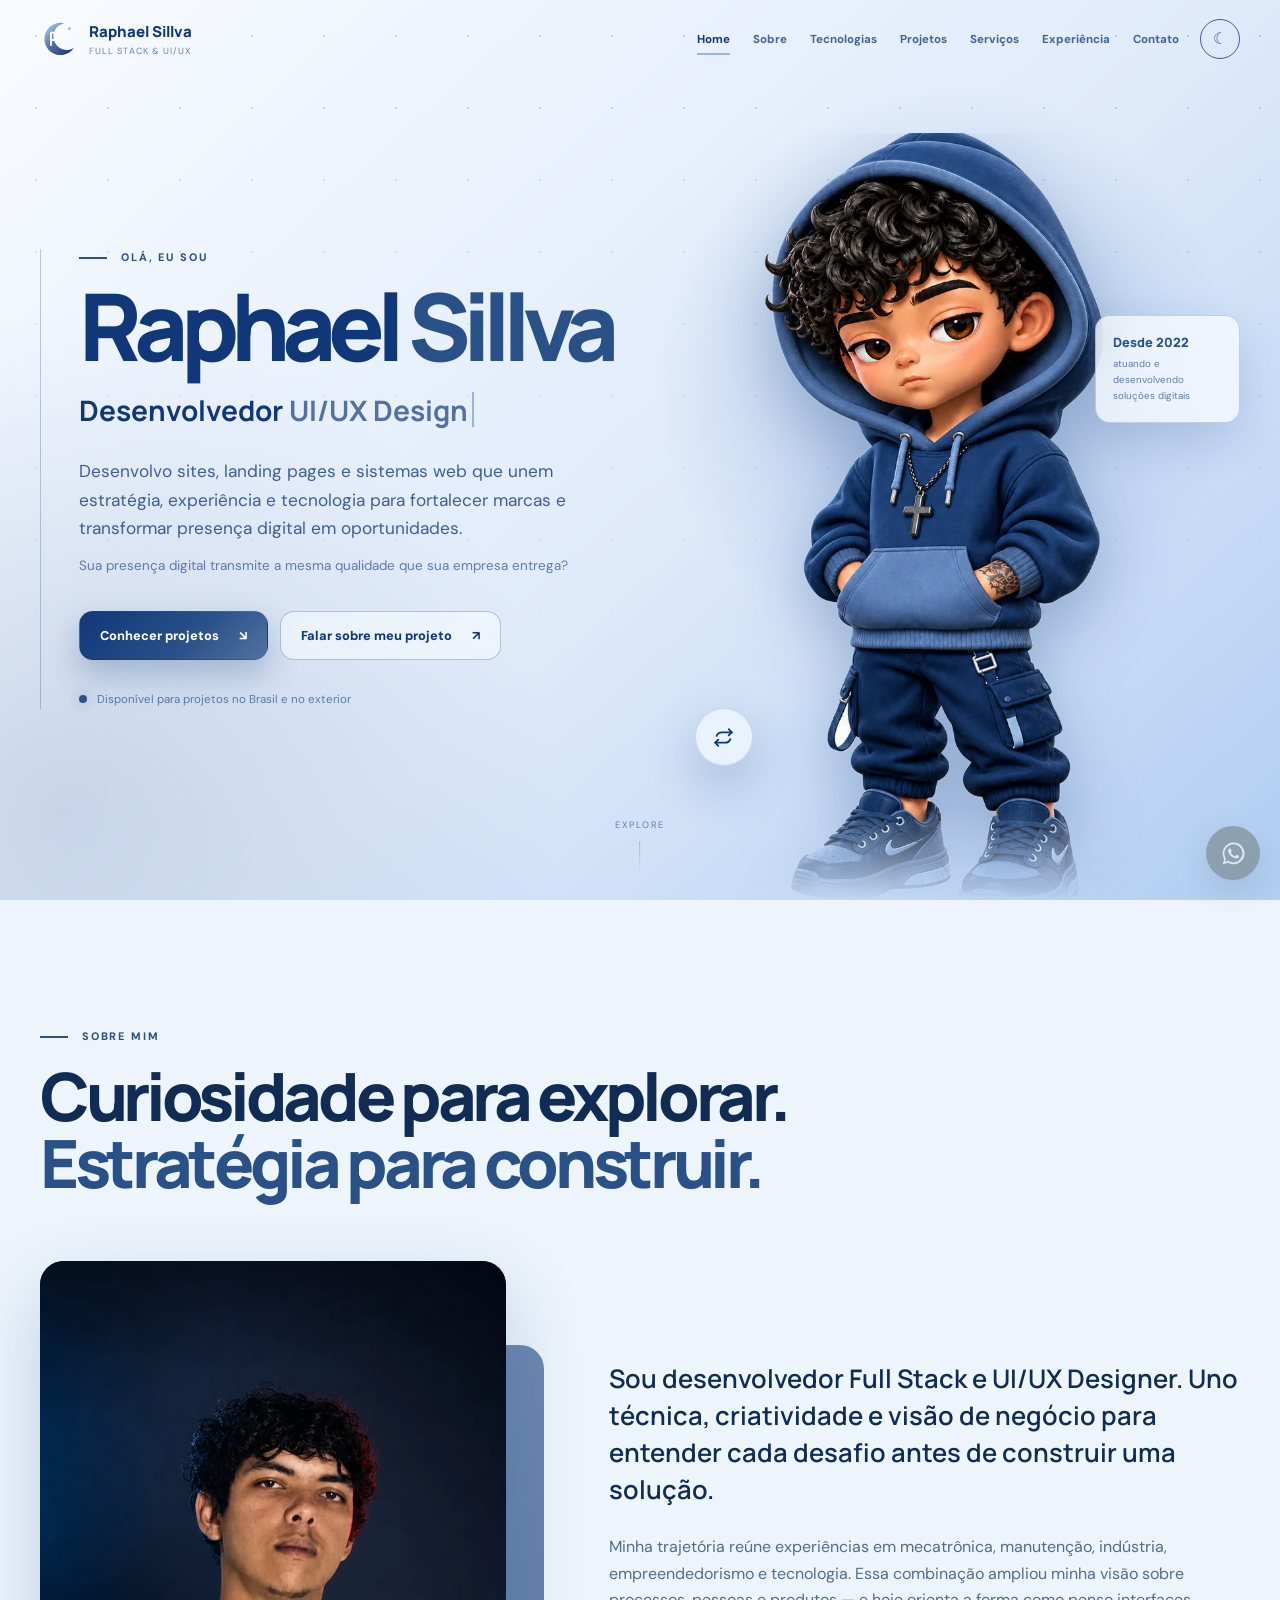
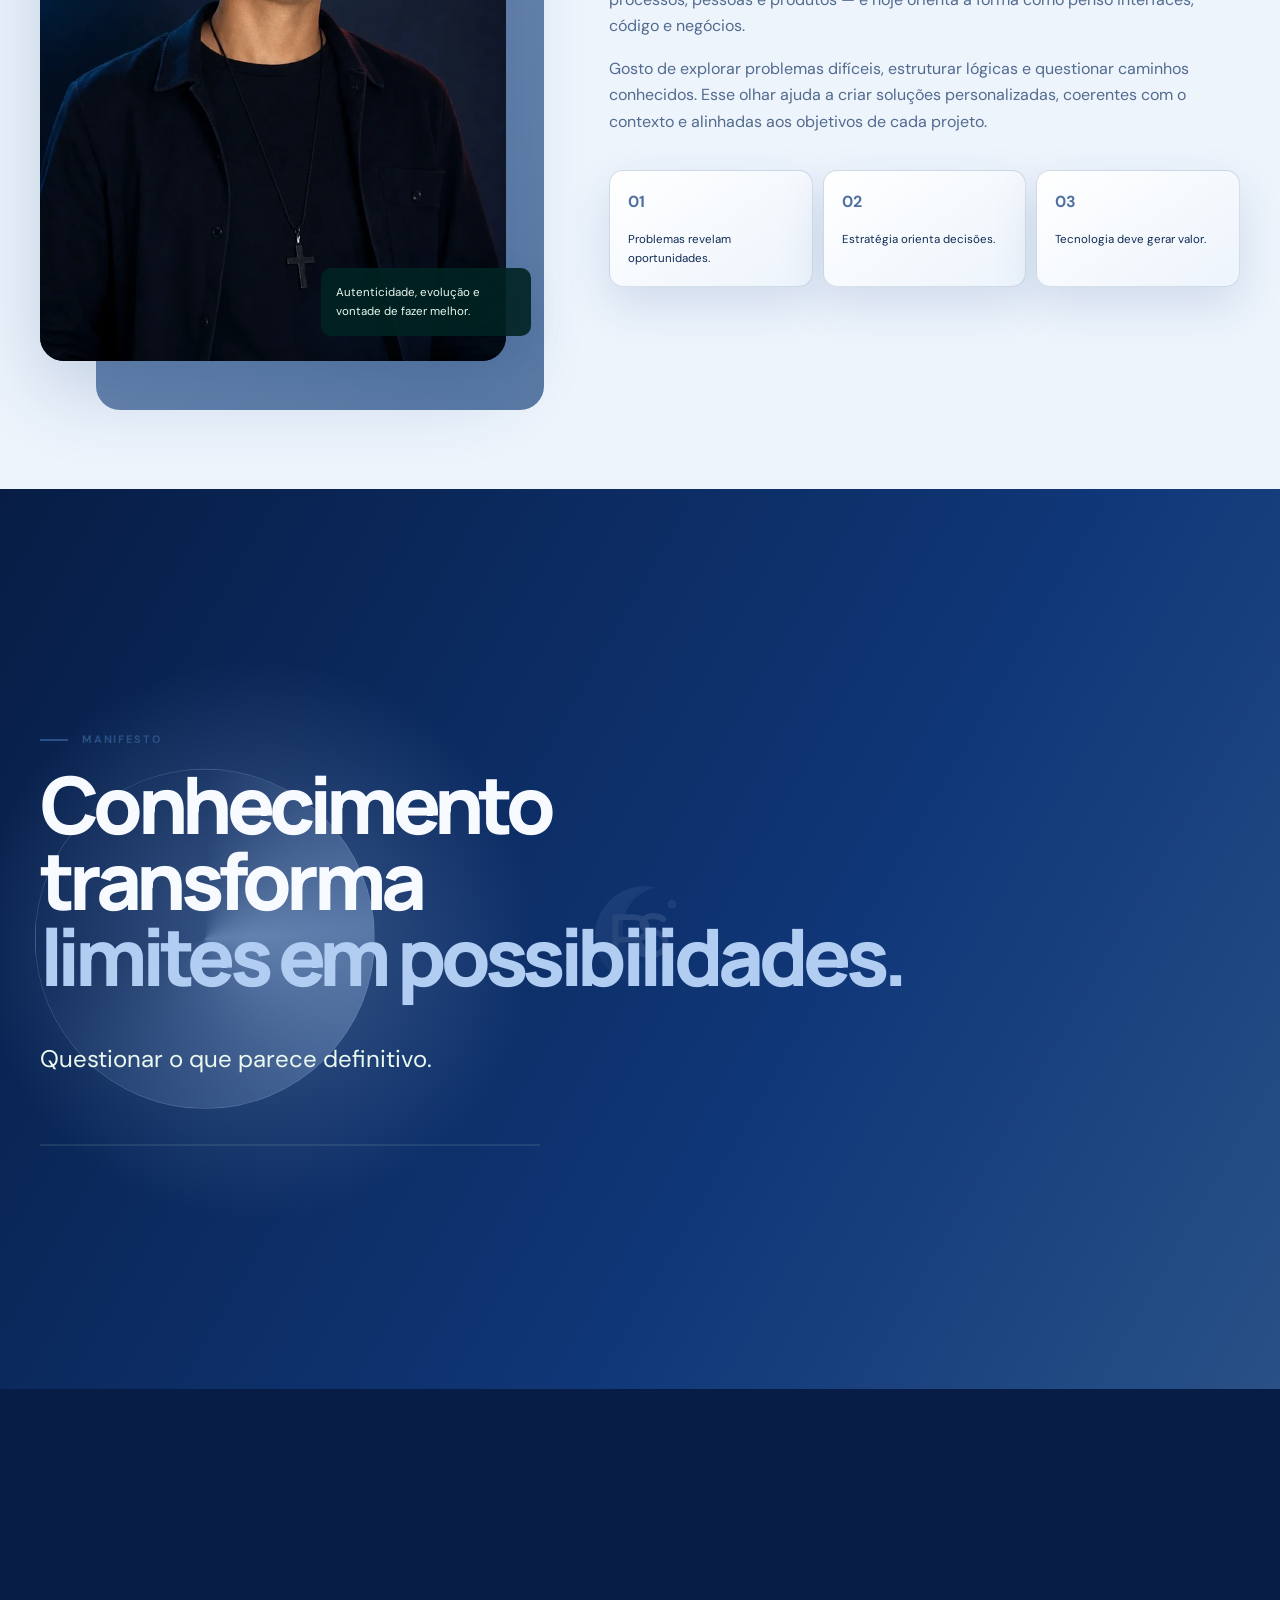
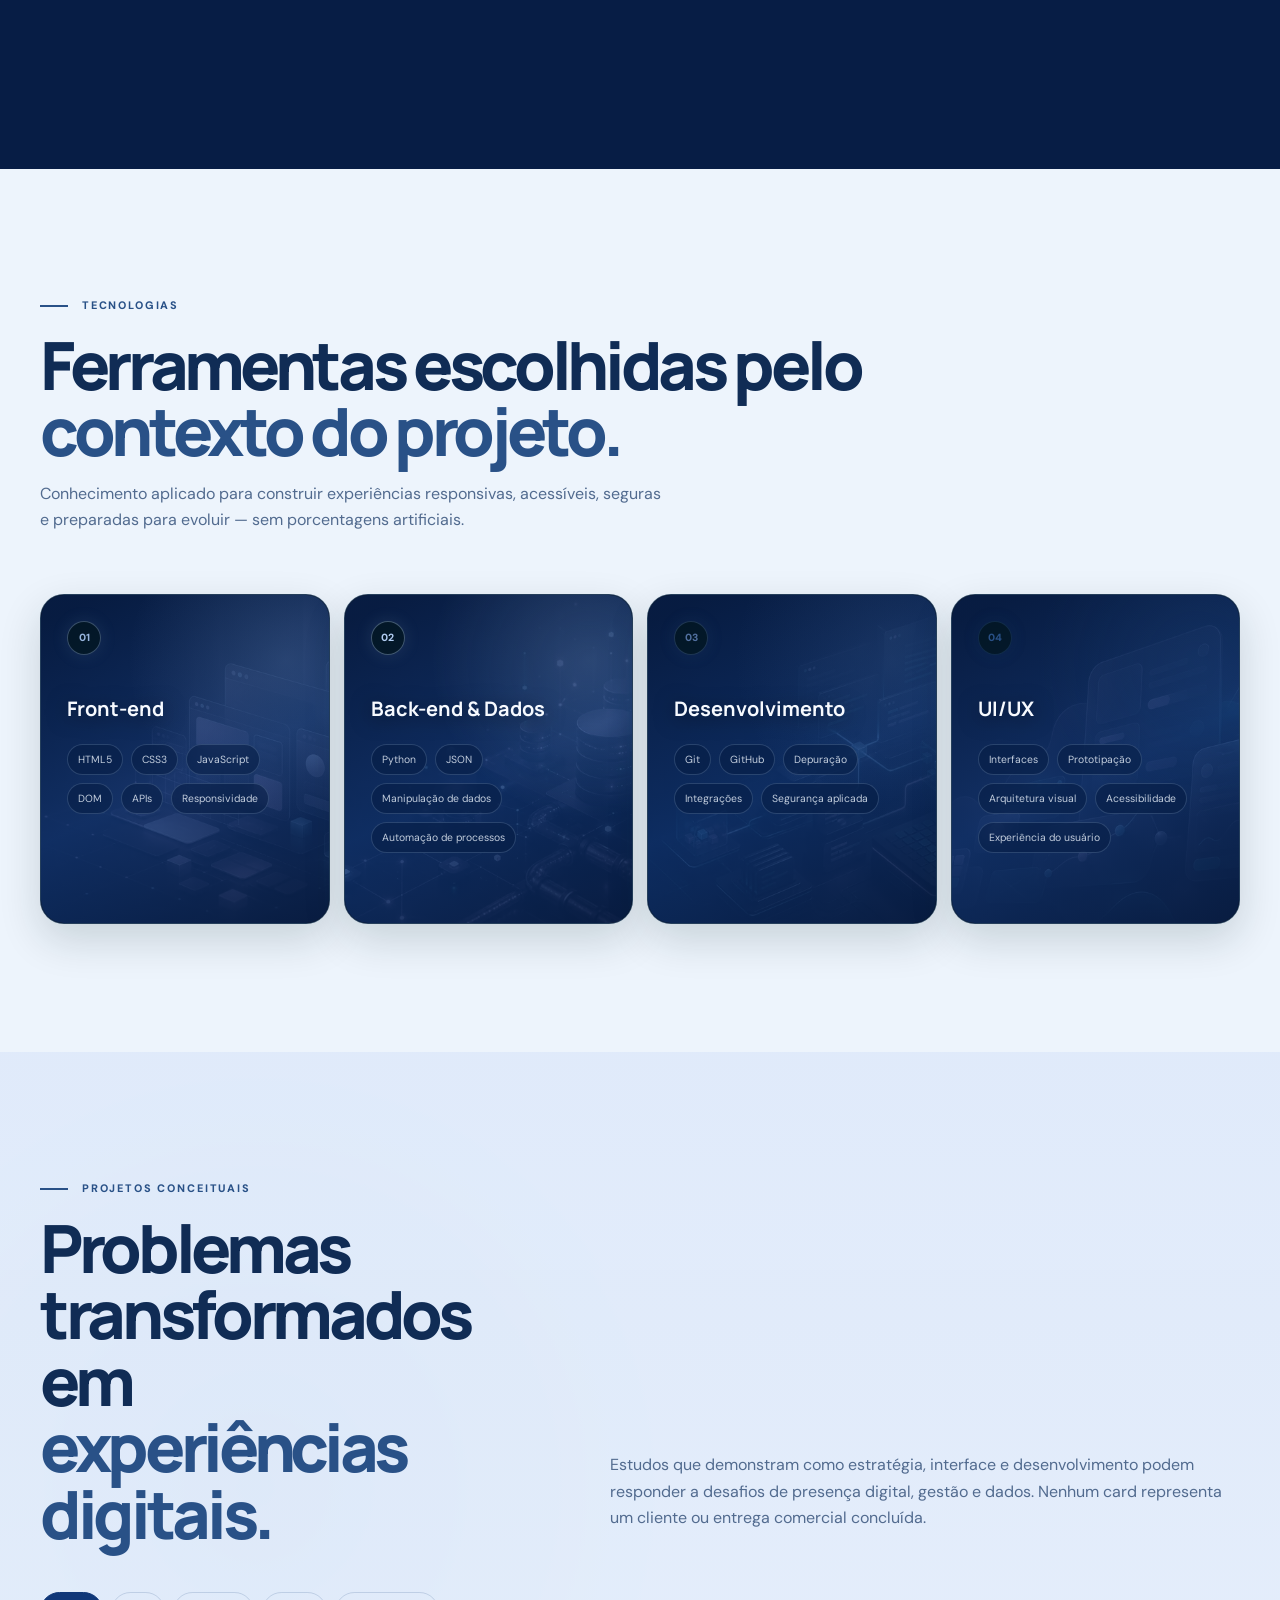
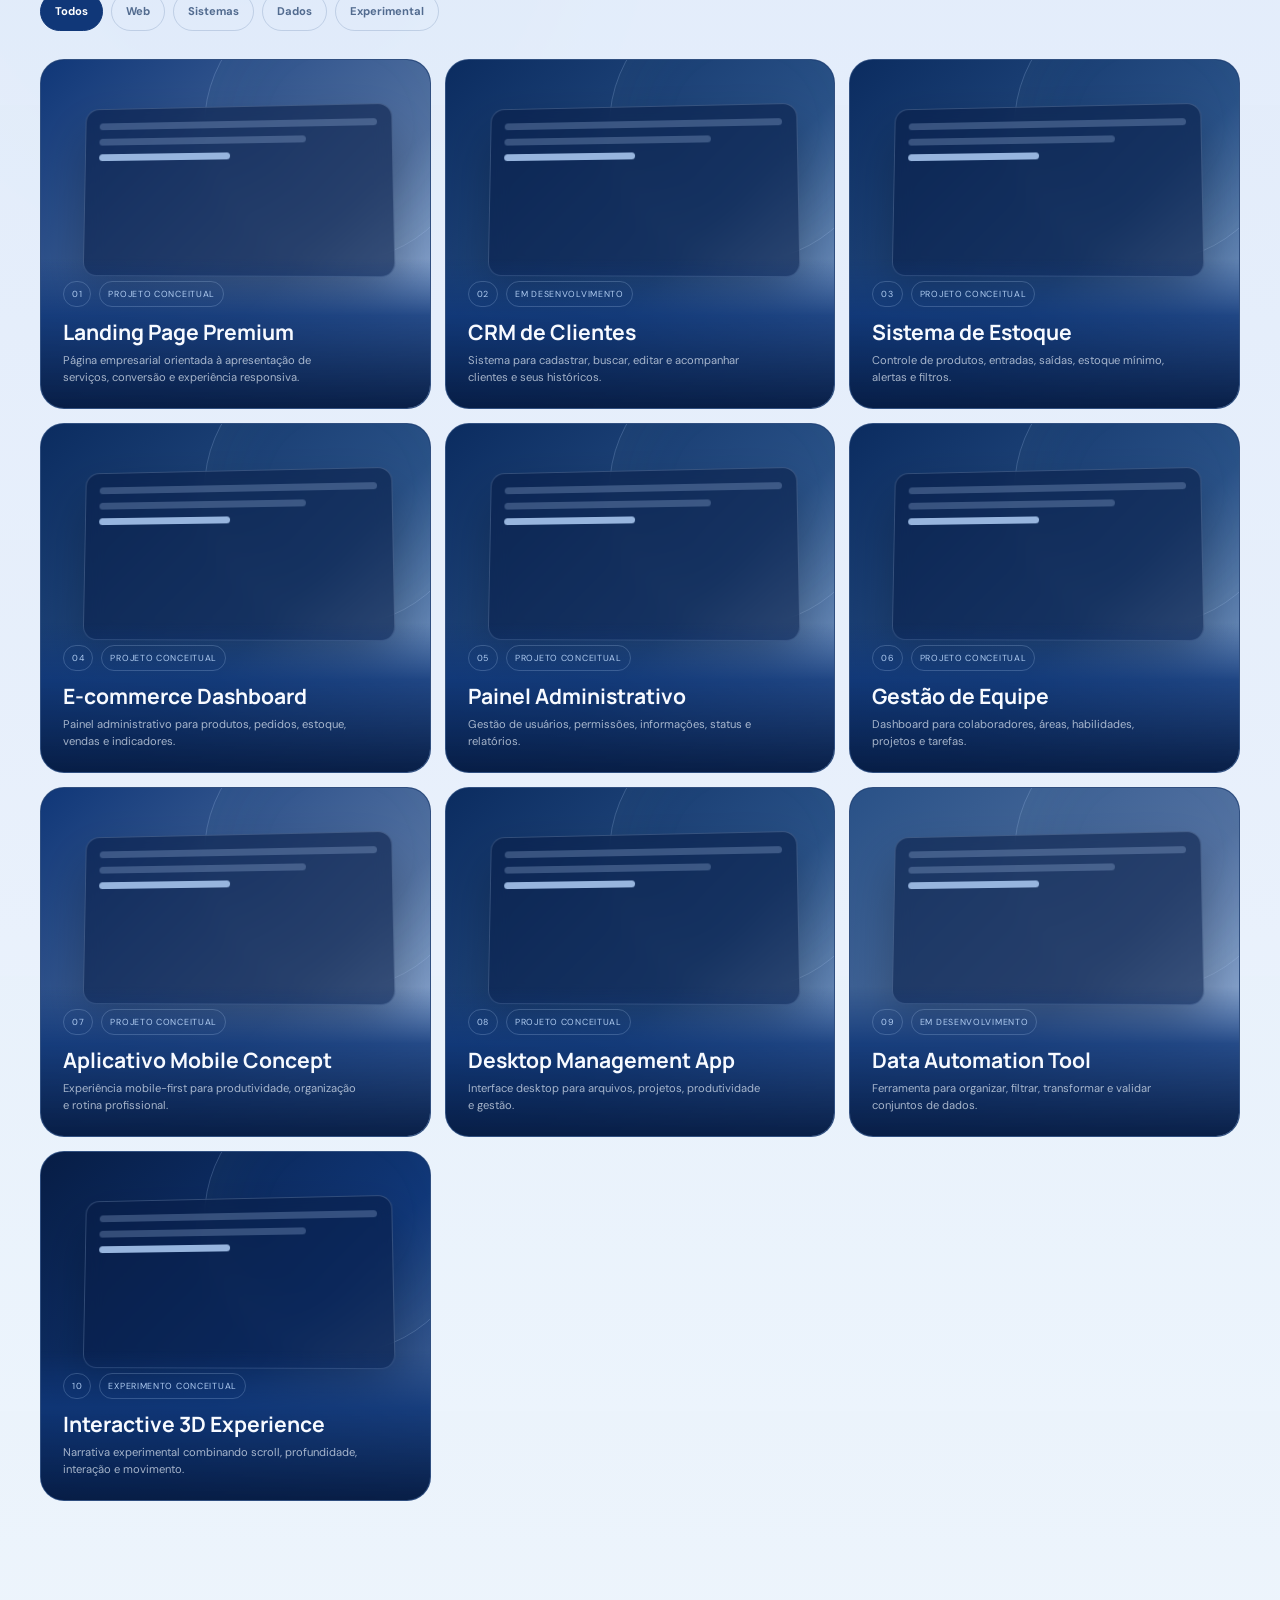
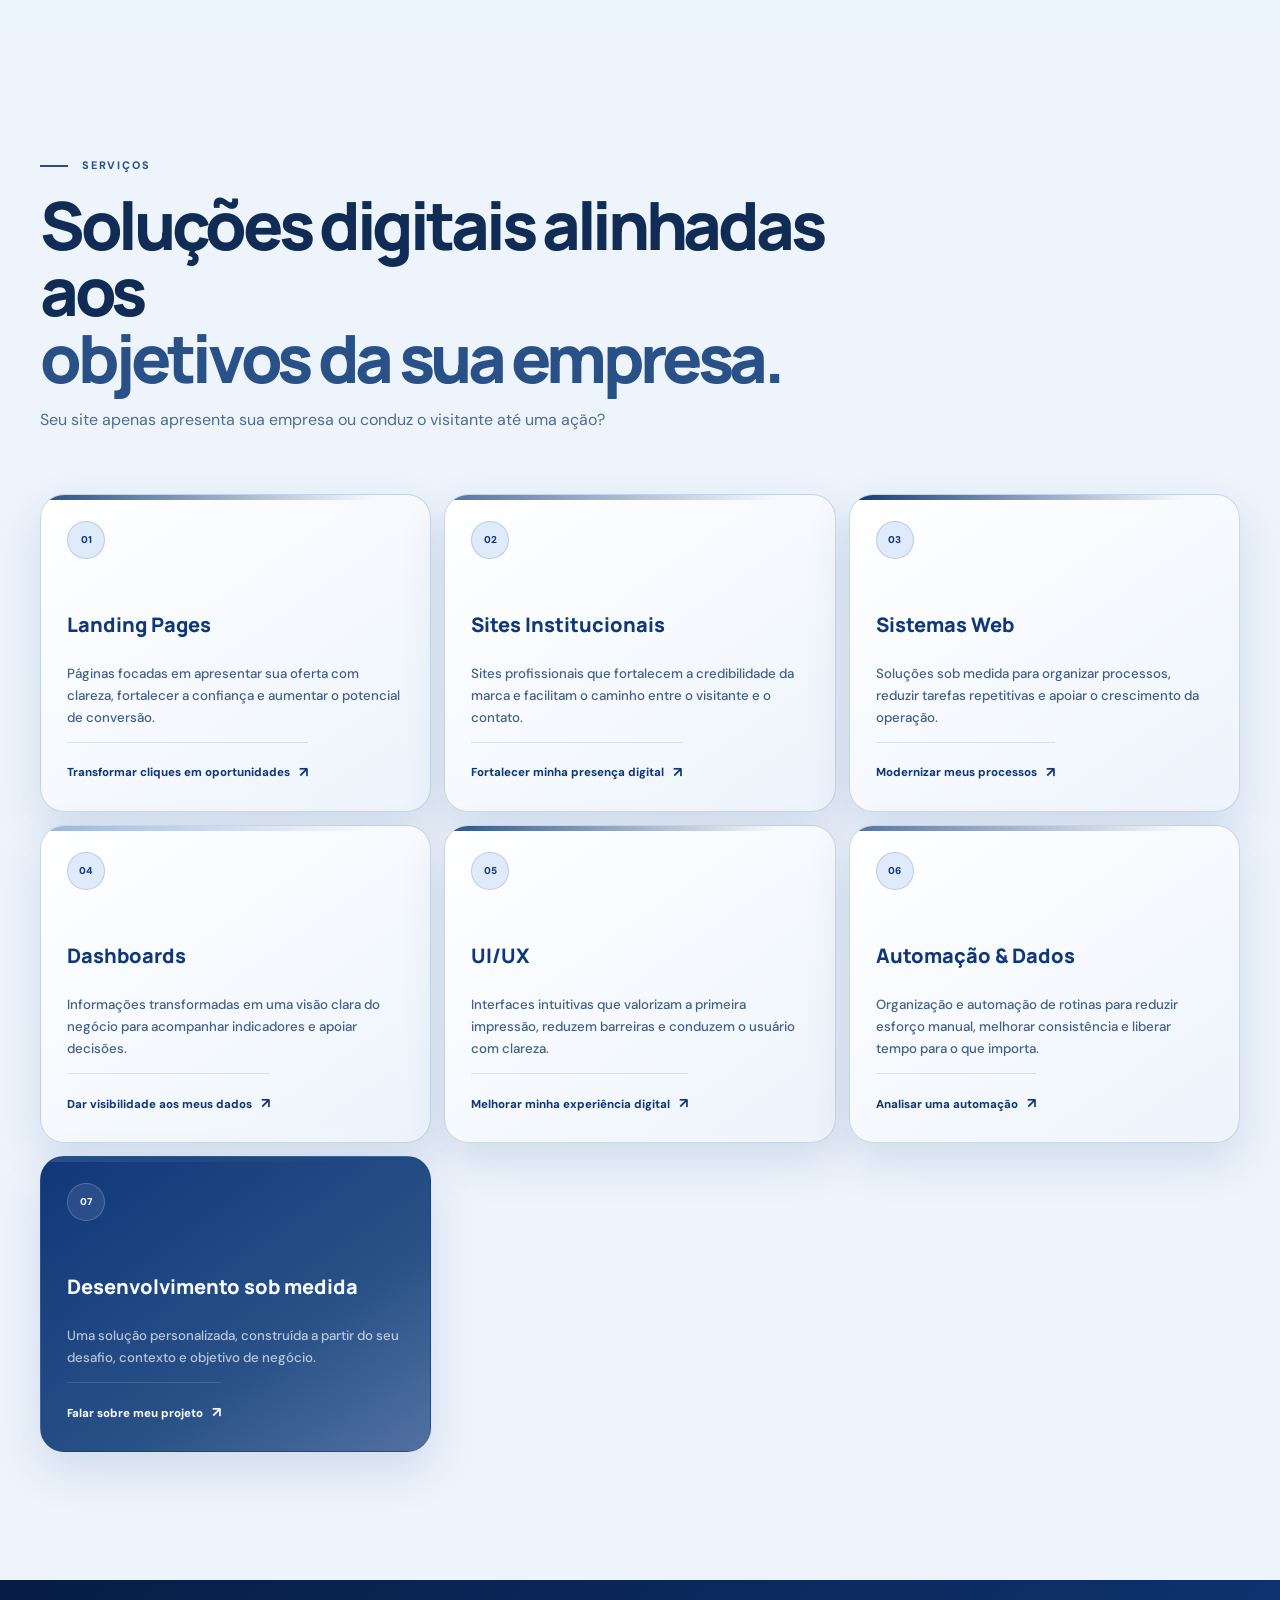
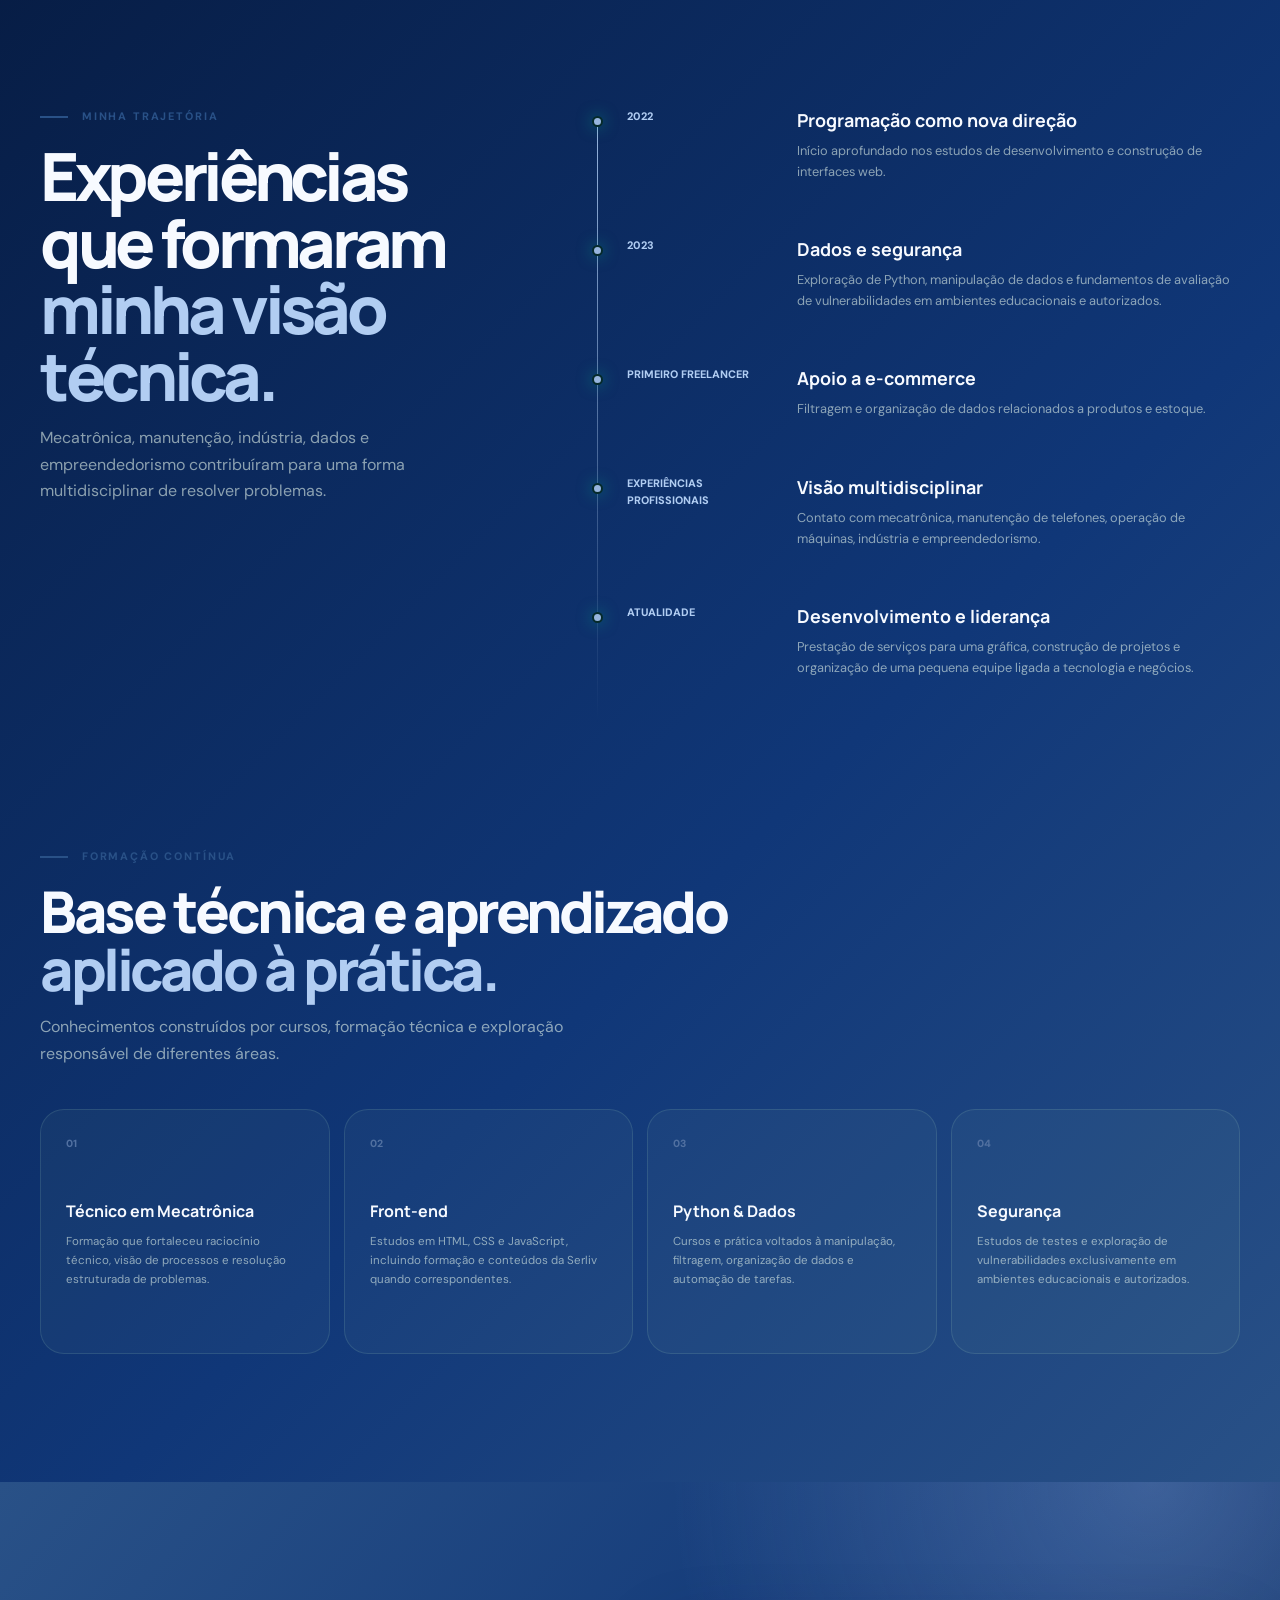
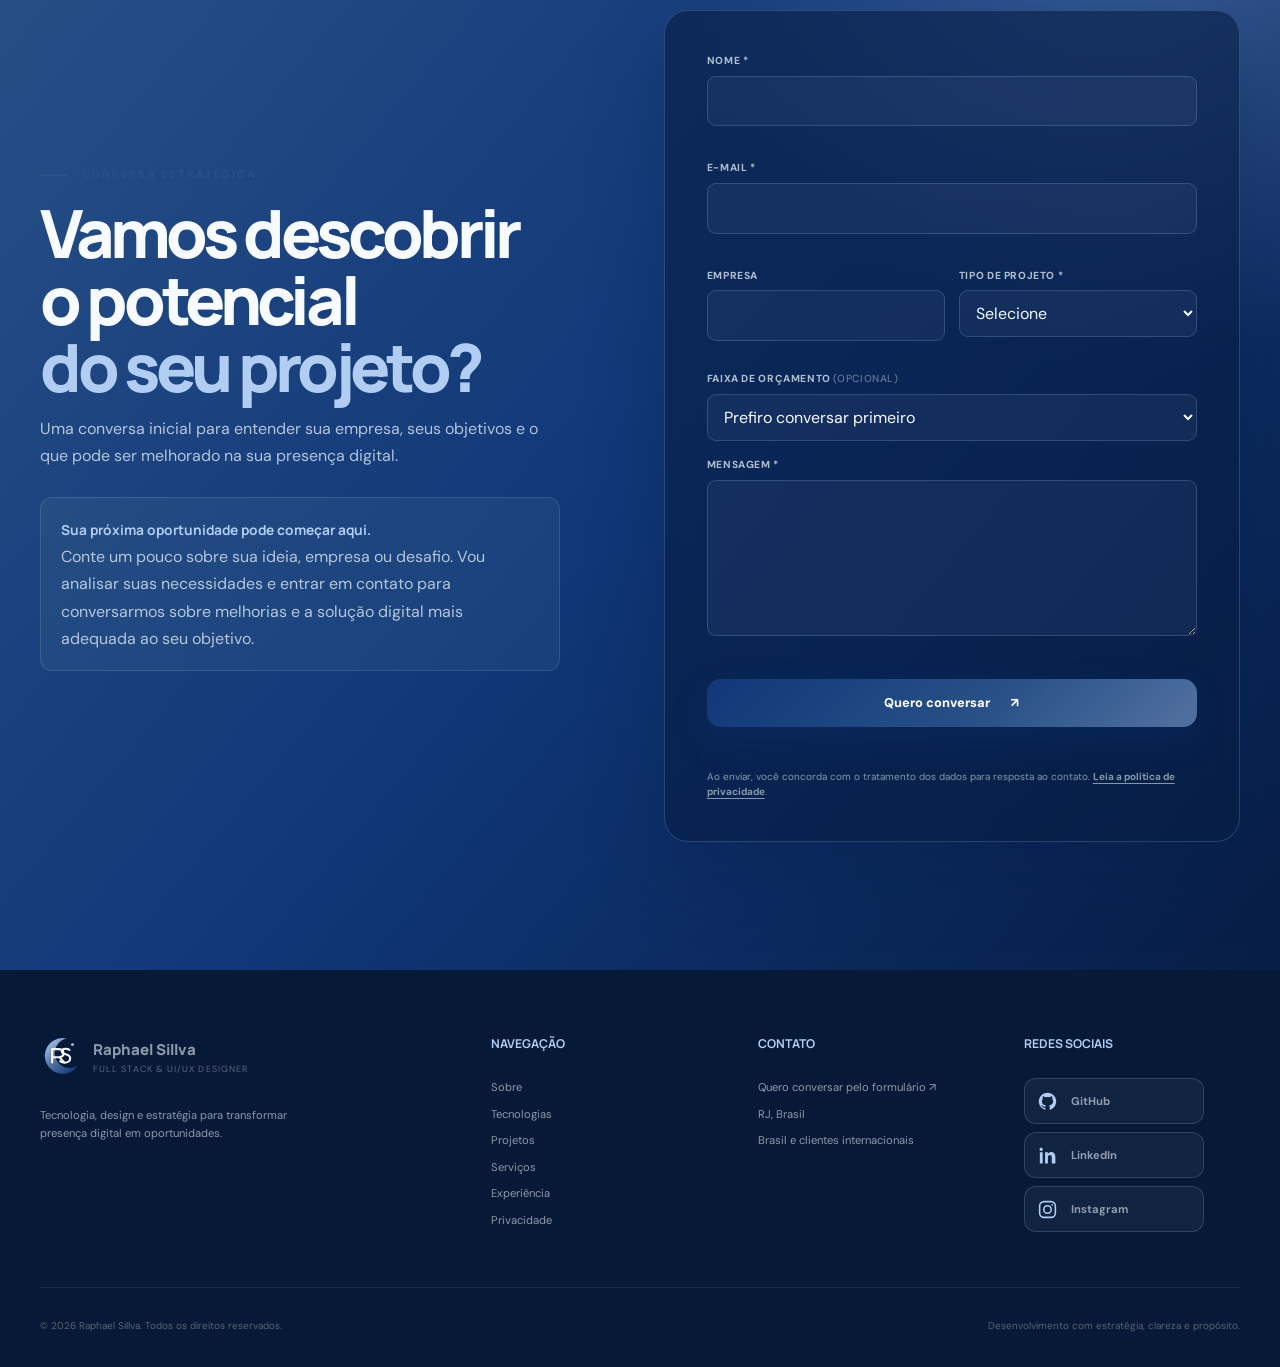
==== index.html @ f6123119 "Prepare portfolio for GitHub Pages" ====
<!doctype html>
<html lang="pt-BR">
  <head>
    <meta charset="UTF-8" />
    <meta name="viewport" content="width=device-width, initial-scale=1.0" />
    <meta
      name="description"
      content="Desenvolvimento de sites profissionais, landing pages e sistemas web personalizados para fortalecer sua presença digital e gerar oportunidades."
    />
    <meta name="author" content="Raphael Sillva" />
    <meta name="robots" content="index, follow, max-image-preview:large" />
    <meta name="referrer" content="strict-origin-when-cross-origin" />
    <meta name="theme-color" content="#014040" />
    <meta property="og:type" content="website" />
    <meta property="og:locale" content="pt_BR" />
    <meta property="og:site_name" content="Raphael Sillva — Portfólio" />
    <meta
      property="og:title"
      content="Raphael Sillva | Sites e soluções digitais sob medida"
    />
    <meta
      property="og:description"
      content="Tecnologia, design e estratégia para fortalecer marcas, facilitar contatos e transformar presença digital em oportunidades."
    />
    <meta
      property="og:url"
      content="https://rafael192612.github.io/portfolio-2026/"
    />
    <meta
      property="og:image"
      content="https://rafael192612.github.io/portfolio-2026/assets/images/raphael-professional.png"
    />
    <meta property="og:image:alt" content="Retrato de Raphael Sillva" />
    <meta name="twitter:card" content="summary_large_image" />
    <meta
      name="twitter:title"
      content="Raphael Sillva | Desenvolvimento web estratégico"
    />
    <meta
      name="twitter:description"
      content="Sites profissionais, landing pages e soluções digitais alinhadas aos objetivos da sua empresa."
    />
    <meta
      name="twitter:image"
      content="https://rafael192612.github.io/portfolio-2026/assets/images/raphael-professional.png"
    />
    <title>
      Raphael Sillva | Desenvolvedor Full Stack — Sites e Soluções Digitais
    </title>
    <link
      rel="canonical"
      href="https://rafael192612.github.io/portfolio-2026/"
    />
    <link
      rel="icon"
      id="site-favicon"
      href="assets/logo/raphael-mark-light.svg"
      type="image/svg+xml"
    />
    <link rel="manifest" href="site.webmanifest" />
    <link
      rel="preload"
      as="image"
      href="assets/avatar/raphael-avatar-800.webp"
      imagesrcset="assets/avatar/raphael-avatar-240.webp 240w, assets/avatar/raphael-avatar-480.webp 480w, assets/avatar/raphael-avatar-800.webp 800w"
      imagesizes="(max-width: 850px) 90vw, 48vw"
      type="image/webp"
    />
    <link rel="preconnect" href="https://fonts.googleapis.com" />
    <link rel="preconnect" href="https://fonts.gstatic.com" crossorigin />
    <link
      href="https://fonts.googleapis.com/css2?family=DM+Sans:wght@400;500;600;700&family=Manrope:wght@600;700;800&display=swap"
      rel="stylesheet"
    />
    <link rel="stylesheet" href="css/portfolio.css" />
    <script>
      try {
        document.documentElement.dataset.theme =
          localStorage.getItem("portfolio-theme") ||
          (matchMedia("(prefers-color-scheme: dark)").matches
            ? "dark"
            : "light");
      } catch {}
      document.documentElement.classList.add("js");
      window.__portfolioFallback = setTimeout(
        () => document.documentElement.classList.remove("js"),
        5000,
      );
    </script>
    <script type="application/ld+json" id="person-schema">
      {
        "@context": "https://schema.org",
        "@type": "Person",
        "name": "Raphael Sillva",
        "jobTitle": "Desenvolvedor Full Stack e UI/UX Designer",
        "email": "mailto:Raphaelsillva2018rg@gmail.com",
        "sameAs": [
          "https://github.com/rafael192612",
          "https://www.linkedin.com/in/rafael-martins-649970314/",
          "https://www.instagram.com/raphael1082_/"
        ],
        "address": {
          "@type": "PostalAddress",
          "addressRegion": "RJ",
          "addressCountry": "BR"
        }
      }
    </script>
  </head>
  <body>
    <a class="skip-link" href="#conteudo">Pular para o conteúdo</a>

    <div
      class="loader"
      id="site-loader"
      role="status"
      aria-label="Carregando portfólio"
    >
      <div class="loader__identity">
        <img
          data-brand-mark
          src="assets/logo/raphael-mark-light.svg"
          width="58"
          height="58"
          alt=""
        /><span>Raphael Sillva</span><small>Preparando a experiência</small>
      </div>
      <div class="loader__progress"><i></i></div>
    </div>

    <header class="site-header" id="inicio">
      <nav class="navbar shell" aria-label="Navegação principal">
        <a class="brand" href="#home" aria-label="Raphael Sillva — início"
          ><img
            data-brand-mark
            src="assets/logo/raphael-mark-light.svg"
            width="38"
            height="38"
            alt=""
          /><span
            ><strong data-brand-name>Raphael Sillva</strong
            ><small>Full Stack &amp; UI/UX</small></span
          ></a
        >
        <button
          class="menu-toggle"
          type="button"
          aria-label="Abrir menu"
          aria-expanded="false"
          aria-controls="nav-menu"
        >
          <span></span><span></span><span></span>
        </button>
        <div class="nav-menu" id="nav-menu">
          <a href="#home">Home</a><a href="#sobre">Sobre</a
          ><a href="#tecnologias">Tecnologias</a><a href="#projetos">Projetos</a
          ><a href="#servicos">Serviços</a><a href="#experiencia">Experiência</a
          ><a href="#contato">Contato</a>
          <button
            class="theme-toggle"
            type="button"
            aria-label="Ativar tema escuro"
            title="Alternar tema"
          >
            <span aria-hidden="true" class="theme-toggle__moon">☾</span
            ><span aria-hidden="true" class="theme-toggle__sun">☀</span>
          </button>
        </div>
      </nav>
    </header>

    <main id="conteudo">
      <section class="hero" id="home" aria-labelledby="hero-title">
        <div class="hero__stars" aria-hidden="true"></div>
        <div class="hero__inner shell">
          <div class="hero__copy reveal reveal--left">
            <p class="kicker"><span></span> Olá, eu sou</p>
            <h1 id="hero-title">Raphael <em>Sillva</em></h1>
            <p class="hero__role">
              Desenvolvedor
              <span id="typing-role" aria-live="polite">Full Stack</span
              ><i aria-hidden="true"></i>
            </p>
            <p class="hero__lead">
              Desenvolvo sites, landing pages e sistemas web que unem
              estratégia, experiência e tecnologia para fortalecer marcas e
              transformar presença digital em oportunidades.
            </p>
            <p class="hero__manifesto">
              Sua presença digital transmite a mesma qualidade que sua empresa
              entrega?
            </p>
            <div class="hero__actions">
              <a class="button button--primary" href="#projetos"
                >Conhecer projetos <span>↘</span></a
              ><a class="button button--secondary" href="#contato"
                >Falar sobre meu projeto <span>↗</span></a
              >
            </div>
            <div class="hero__availability">
              <i></i
              ><span>Disponível para projetos no Brasil e no exterior</span>
            </div>
          </div>
          <div class="hero__visual reveal reveal--right" data-tilt-area>
            <picture
              ><source
                data-profile-source="main"
                type="image/webp"
                srcset="
                  assets/avatar/raphael-avatar-240.webp 240w,
                  assets/avatar/raphael-avatar-480.webp 480w,
                  assets/avatar/raphael-avatar-800.webp 800w
                "
                sizes="(max-width: 850px) 90vw, 48vw" />
              <img
                data-profile-image="main"
                class="hero__portrait"
                src="assets/avatar/raphael-avatar.png"
                width="1024"
                height="1536"
                alt="Avatar 3D de Raphael Sillva com roupa escura"
                fetchpriority="high"
                decoding="async"
            /></picture>
            <div class="hero__badge">
              <strong>Desde 2022</strong
              ><span>atuando e desenvolvendo soluções digitais</span>
            </div>
            <button
              class="hero__avatar"
              type="button"
              aria-label="Mostrar fotografia real no destaque"
              aria-pressed="true"
              title="Alternar entre foto e avatar"
            >
              <svg viewBox="0 0 24 24" aria-hidden="true">
                <path d="M20 7h-9.5a5.5 5.5 0 0 0-5.12 3.48" />
                <path d="m17 4 3 3-3 3" />
                <path d="M4 17h9.5a5.5 5.5 0 0 0 5.12-3.48" />
                <path d="m7 20-3-3 3-3" />
              </svg>
            </button>
          </div>
        </div>
        <a class="scroll-cue" href="#sobre"
          ><span>Explore</span><i aria-hidden="true"></i
        ></a>
      </section>

      <section
        class="section about shell"
        id="sobre"
        aria-labelledby="about-title"
      >
        <header class="section-heading reveal">
          <p class="kicker"><span></span> Sobre mim</p>
          <h2 id="about-title">
            Curiosidade para explorar.<br /><em>Estratégia para construir.</em>
          </h2>
        </header>
        <div class="about__grid">
          <figure class="about__photo reveal reveal--left">
            <picture
              ><source
                type="image/webp"
                srcset="
                  assets/images/raphael-professional-480.webp 480w,
                  assets/images/raphael-professional-720.webp 720w,
                  assets/images/raphael-professional-941.webp 941w
                "
                sizes="(max-width: 850px) 90vw, 42vw" />
              <img
                src="assets/images/raphael-professional.png"
                width="941"
                height="1672"
                alt="Retrato profissional de Raphael Sillva em estúdio"
                loading="lazy"
                decoding="async"
            /></picture>
            <figcaption>
              Autenticidade, evolução e vontade de fazer melhor.
            </figcaption>
          </figure>
          <div class="about__copy reveal reveal--right">
            <p class="about__intro">
              Sou desenvolvedor Full Stack e UI/UX Designer. Uno técnica,
              criatividade e visão de negócio para entender cada desafio antes
              de construir uma solução.
            </p>
            <p>
              Minha trajetória reúne experiências em mecatrônica, manutenção,
              indústria, empreendedorismo e tecnologia. Essa combinação ampliou
              minha visão sobre processos, pessoas e produtos — e hoje orienta a
              forma como penso interfaces, código e negócios.
            </p>
            <p>
              Gosto de explorar problemas difíceis, estruturar lógicas e
              questionar caminhos conhecidos. Esse olhar ajuda a criar soluções
              personalizadas, coerentes com o contexto e alinhadas aos objetivos
              de cada projeto.
            </p>
            <div class="about__principles">
              <article>
                <strong>01</strong><span>Problemas revelam oportunidades.</span>
              </article>
              <article>
                <strong>02</strong><span>Estratégia orienta decisões.</span>
              </article>
              <article>
                <strong>03</strong><span>Tecnologia deve gerar valor.</span>
              </article>
            </div>
          </div>
        </div>
      </section>

      <section
        class="manifesto"
        id="manifesto"
        aria-labelledby="manifesto-title"
      >
        <div class="manifesto__sticky">
          <div class="manifesto__visual" aria-hidden="true">
            <div class="manifesto__orb"></div>
            <div class="manifesto__wolf-mark">
              <img
                data-brand-mark
                src="assets/logo/raphael-mark-light.svg"
                width="180"
                height="180"
                alt=""
              />
            </div>
            <div class="manifesto__path"></div>
          </div>
          <div class="manifesto__content shell">
            <p class="kicker"><span></span> Manifesto</p>
            <h2 id="manifesto-title">
              Conhecimento transforma<br /><em>limites em possibilidades.</em>
            </h2>
            <div class="manifesto__scenes">
              <p class="is-active" data-scene="0">
                Questionar o que parece definitivo.
              </p>
              <p data-scene="1">Explorar além da primeira resposta.</p>
              <p data-scene="2">Conectar técnica, design e contexto.</p>
              <p data-scene="3">Construir soluções que geram movimento.</p>
            </div>
            <div class="manifesto__progress"><i></i></div>
          </div>
        </div>
      </section>

      <section
        class="section technologies shell"
        id="tecnologias"
        aria-labelledby="tech-title"
      >
        <header class="section-heading reveal">
          <p class="kicker"><span></span> Tecnologias</p>
          <h2 id="tech-title">
            Ferramentas escolhidas pelo<br /><em>contexto do projeto.</em>
          </h2>
          <p>
            Conhecimento aplicado para construir experiências responsivas,
            acessíveis, seguras e preparadas para evoluir — sem porcentagens
            artificiais.
          </p>
        </header>
        <div class="tech-grid">
          <article class="tech-card reveal" data-tilt>
            <span>01</span>
            <h3>Front-end</h3>
            <ul>
              <li>HTML5</li>
              <li>CSS3</li>
              <li>JavaScript</li>
              <li>DOM</li>
              <li>APIs</li>
              <li>Responsividade</li>
            </ul>
          </article>
          <article class="tech-card reveal" data-tilt>
            <span>02</span>
            <h3>Back-end &amp; Dados</h3>
            <ul>
              <li>Python</li>
              <li>JSON</li>
              <li>Manipulação de dados</li>
              <li>Automação de processos</li>
            </ul>
          </article>
          <article class="tech-card reveal" data-tilt>
            <span>03</span>
            <h3>Desenvolvimento</h3>
            <ul>
              <li>Git</li>
              <li>GitHub</li>
              <li>Depuração</li>
              <li>Integrações</li>
              <li>Segurança aplicada</li>
            </ul>
          </article>
          <article class="tech-card reveal" data-tilt>
            <span>04</span>
            <h3>UI/UX</h3>
            <ul>
              <li>Interfaces</li>
              <li>Prototipação</li>
              <li>Arquitetura visual</li>
              <li>Acessibilidade</li>
              <li>Experiência do usuário</li>
            </ul>
          </article>
        </div>
      </section>

      <section
        class="section projects"
        id="projetos"
        aria-labelledby="projects-title"
      >
        <div class="shell">
          <header class="section-heading section-heading--split reveal">
            <div>
              <p class="kicker"><span></span> Projetos conceituais</p>
              <h2 id="projects-title">
                Problemas transformados em<br /><em>experiências digitais.</em>
              </h2>
            </div>
            <p>
              Estudos que demonstram como estratégia, interface e
              desenvolvimento podem responder a desafios de presença digital,
              gestão e dados. Nenhum card representa um cliente ou entrega
              comercial concluída.
            </p>
          </header>
          <div
            class="project-filters"
            role="group"
            aria-label="Filtrar projetos"
          >
            <button
              class="is-active"
              type="button"
              data-filter="all"
              aria-pressed="true"
            >
              Todos</button
            ><button type="button" data-filter="web" aria-pressed="false">
              Web</button
            ><button type="button" data-filter="systems" aria-pressed="false">
              Sistemas</button
            ><button type="button" data-filter="data" aria-pressed="false">
              Dados</button
            ><button
              type="button"
              data-filter="experimental"
              aria-pressed="false"
            >
              Experimental
            </button>
          </div>
          <div class="projects-grid" id="projects-grid"></div>
        </div>
      </section>

      <section
        class="section services shell"
        id="servicos"
        aria-labelledby="services-title"
      >
        <header class="section-heading reveal">
          <p class="kicker"><span></span> Serviços</p>
          <h2 id="services-title">
            Soluções digitais alinhadas aos<br /><em
              >objetivos da sua empresa.</em
            >
          </h2>
          <p>
            Seu site apenas apresenta sua empresa ou conduz o visitante até uma
            ação?
          </p>
        </header>
        <div class="services-grid">
          <article class="service-card reveal">
            <span class="service-card__number">01</span>
            <h3>Landing Pages</h3>
            <p>
              Páginas focadas em apresentar sua oferta com clareza, fortalecer a
              confiança e aumentar o potencial de conversão.
            </p>
            <a class="service-card__link" href="#contato"
              >Transformar cliques em oportunidades <b>↗</b></a
            >
          </article>
          <article class="service-card reveal">
            <span class="service-card__number">02</span>
            <h3>Sites Institucionais</h3>
            <p>
              Sites profissionais que fortalecem a credibilidade da marca e
              facilitam o caminho entre o visitante e o contato.
            </p>
            <a class="service-card__link" href="#contato"
              >Fortalecer minha presença digital <b>↗</b></a
            >
          </article>
          <article class="service-card reveal">
            <span class="service-card__number">03</span>
            <h3>Sistemas Web</h3>
            <p>
              Soluções sob medida para organizar processos, reduzir tarefas
              repetitivas e apoiar o crescimento da operação.
            </p>
            <a class="service-card__link" href="#contato"
              >Modernizar meus processos <b>↗</b></a
            >
          </article>
          <article class="service-card reveal">
            <span class="service-card__number">04</span>
            <h3>Dashboards</h3>
            <p>
              Informações transformadas em uma visão clara do negócio para
              acompanhar indicadores e apoiar decisões.
            </p>
            <a class="service-card__link" href="#contato"
              >Dar visibilidade aos meus dados <b>↗</b></a
            >
          </article>
          <article class="service-card reveal">
            <span class="service-card__number">05</span>
            <h3>UI/UX</h3>
            <p>
              Interfaces intuitivas que valorizam a primeira impressão, reduzem
              barreiras e conduzem o usuário com clareza.
            </p>
            <a class="service-card__link" href="#contato"
              >Melhorar minha experiência digital <b>↗</b></a
            >
          </article>
          <article class="service-card reveal">
            <span class="service-card__number">06</span>
            <h3>Automação &amp; Dados</h3>
            <p>
              Organização e automação de rotinas para reduzir esforço manual,
              melhorar consistência e liberar tempo para o que importa.
            </p>
            <a class="service-card__link" href="#contato"
              >Analisar uma automação <b>↗</b></a
            >
          </article>
          <article class="service-card reveal service-card--cta">
            <span class="service-card__number">07</span>
            <h3>Desenvolvimento sob medida</h3>
            <p>
              Uma solução personalizada, construída a partir do seu desafio,
              contexto e objetivo de negócio.
            </p>
            <a class="service-card__link" href="#contato"
              >Falar sobre meu projeto <b>↗</b></a
            >
          </article>
        </div>
      </section>

      <section
        class="section journey"
        id="experiencia"
        aria-labelledby="journey-title"
      >
        <div class="shell journey__layout">
          <header class="section-heading reveal">
            <p class="kicker"><span></span> Minha trajetória</p>
            <h2 id="journey-title">
              Experiências que formaram<br /><em>minha visão técnica.</em>
            </h2>
            <p>
              Mecatrônica, manutenção, indústria, dados e empreendedorismo
              contribuíram para uma forma multidisciplinar de resolver
              problemas.
            </p>
          </header>
          <ol class="timeline">
            <li class="reveal">
              <time>2022</time>
              <div>
                <h3>Programação como nova direção</h3>
                <p>
                  Início aprofundado nos estudos de desenvolvimento e construção
                  de interfaces web.
                </p>
              </div>
            </li>
            <li class="reveal">
              <time>2023</time>
              <div>
                <h3>Dados e segurança</h3>
                <p>
                  Exploração de Python, manipulação de dados e fundamentos de
                  avaliação de vulnerabilidades em ambientes educacionais e
                  autorizados.
                </p>
              </div>
            </li>
            <li class="reveal">
              <time>Primeiro freelancer</time>
              <div>
                <h3>Apoio a e-commerce</h3>
                <p>
                  Filtragem e organização de dados relacionados a produtos e
                  estoque.
                </p>
              </div>
            </li>
            <li class="reveal">
              <time>Experiências profissionais</time>
              <div>
                <h3>Visão multidisciplinar</h3>
                <p>
                  Contato com mecatrônica, manutenção de telefones, operação de
                  máquinas, indústria e empreendedorismo.
                </p>
              </div>
            </li>
            <li class="reveal">
              <time>Atualidade</time>
              <div>
                <h3>Desenvolvimento e liderança</h3>
                <p>
                  Prestação de serviços para uma gráfica, construção de projetos
                  e organização de uma pequena equipe ligada a tecnologia e
                  negócios.
                </p>
              </div>
            </li>
          </ol>
        </div>
        <div class="shell credentials" aria-labelledby="credentials-title">
          <div class="credentials__heading reveal">
            <p class="kicker"><span></span> Formação contínua</p>
            <h2 id="credentials-title">
              Base técnica e aprendizado<br /><em>aplicado à prática.</em>
            </h2>
            <p>
              Conhecimentos construídos por cursos, formação técnica e
              exploração responsável de diferentes áreas.
            </p>
          </div>
          <div class="credentials__grid">
            <article class="credential-card reveal">
              <span>01</span>
              <h3>Técnico em Mecatrônica</h3>
              <p>
                Formação que fortaleceu raciocínio técnico, visão de processos e
                resolução estruturada de problemas.
              </p>
            </article>
            <article class="credential-card reveal">
              <span>02</span>
              <h3>Front-end</h3>
              <p>
                Estudos em HTML, CSS e JavaScript, incluindo formação e
                conteúdos da Serliv quando correspondentes.
              </p>
            </article>
            <article class="credential-card reveal">
              <span>03</span>
              <h3>Python &amp; Dados</h3>
              <p>
                Cursos e prática voltados à manipulação, filtragem, organização
                de dados e automação de tarefas.
              </p>
            </article>
            <article class="credential-card reveal">
              <span>04</span>
              <h3>Segurança</h3>
              <p>
                Estudos de testes e exploração de vulnerabilidades
                exclusivamente em ambientes educacionais e autorizados.
              </p>
            </article>
          </div>
        </div>
      </section>

      <section
        class="section contact"
        id="contato"
        aria-labelledby="contact-title"
      >
        <div class="shell contact__grid">
          <div class="contact__copy reveal reveal--left">
            <p class="kicker"><span></span> Conversa estratégica</p>
            <h2 id="contact-title">
              Vamos descobrir o potencial<br /><em>do seu projeto?</em>
            </h2>
            <p>
              Uma conversa inicial para entender sua empresa, seus objetivos e o
              que pode ser melhorado na sua presença digital.
            </p>
            <p class="contact__instruction">
              <strong>Sua próxima oportunidade pode começar aqui.</strong
              ><br />Conte um pouco sobre sua ideia, empresa ou desafio. Vou
              analisar suas necessidades e entrar em contato para conversarmos
              sobre melhorias e a solução digital mais adequada ao seu objetivo.
            </p>
          </div>
          <form
            class="contact-form reveal reveal--right"
            id="contact-form"
            action="https://formsubmit.co/Raphaelsillva2018rg@gmail.com"
            method="POST"
            data-endpoint="https://formsubmit.co/ajax/Raphaelsillva2018rg@gmail.com"
            novalidate
          >
            <input
              type="hidden"
              name="_subject"
              value="Novo contato pelo portfólio de Raphael Sillva"
            />
            <input type="hidden" name="_template" value="table" />
            <div class="form-honeypot" aria-hidden="true">
              <label for="contact-website">Não preencha este campo</label
              ><input
                id="contact-website"
                name="_honey"
                type="text"
                tabindex="-1"
                autocomplete="off"
              />
            </div>
            <div class="form-row">
              <label for="contact-name">Nome *</label
              ><input
                id="contact-name"
                name="name"
                type="text"
                autocomplete="name"
                required
              /><small class="field-error"></small>
            </div>
            <div class="form-row">
              <label for="contact-email">E-mail *</label
              ><input
                id="contact-email"
                name="email"
                type="email"
                autocomplete="email"
                required
              /><small class="field-error"></small>
            </div>
            <div class="form-pair">
              <div class="form-row">
                <label for="contact-company">Empresa</label
                ><input
                  id="contact-company"
                  name="company"
                  type="text"
                  autocomplete="organization"
                />
              </div>
              <div class="form-row">
                <label for="contact-type">Tipo de projeto *</label
                ><select id="contact-type" name="projectType" required>
                  <option value="">Selecione</option>
                  <option>Landing Page</option>
                  <option>Site Institucional</option>
                  <option>Sistema Web</option>
                  <option>Dashboard</option>
                  <option>UI/UX</option>
                  <option>Automação e Dados</option>
                  <option>Outro</option></select
                ><small class="field-error"></small>
              </div>
            </div>
            <div class="form-row">
              <label for="contact-budget"
                >Faixa de orçamento <span>(opcional)</span></label
              ><select id="contact-budget" name="budget">
                <option value="">Prefiro conversar primeiro</option>
                <option>Até R$ 2.000</option>
                <option>R$ 2.000 — R$ 5.000</option>
                <option>R$ 5.000 — R$ 10.000</option>
                <option>Acima de R$ 10.000</option>
              </select>
            </div>
            <div class="form-row">
              <label for="contact-message">Mensagem *</label
              ><textarea
                id="contact-message"
                name="message"
                rows="5"
                required
              ></textarea
              ><small class="field-error"></small>
            </div>
            <button class="button button--primary" type="submit">
              <span>Quero conversar</span><i aria-hidden="true">↗</i>
            </button>
            <p
              class="form-status"
              id="form-status"
              role="status"
              aria-live="polite"
            ></p>
            <p class="form-privacy">
              Ao enviar, você concorda com o tratamento dos dados para resposta
              ao contato.
              <a href="privacidade.html">Leia a política de privacidade</a>.
            </p>
          </form>
        </div>
      </section>
    </main>

    <footer class="footer">
      <div class="shell footer__grid">
        <div class="footer__brand">
          <a class="brand" href="#home"
            ><img
              data-brand-mark
              src="assets/logo/raphael-mark-light.svg"
              width="42"
              height="42"
              alt=""
            /><span
              ><strong>Raphael Sillva</strong
              ><small>Full Stack &amp; UI/UX Designer</small></span
            ></a
          >
          <p>
            Tecnologia, design e estratégia para transformar presença digital em
            oportunidades.
          </p>
        </div>
        <div>
          <h2>Navegação</h2>
          <a href="#sobre">Sobre</a><a href="#tecnologias">Tecnologias</a
          ><a href="#projetos">Projetos</a><a href="#servicos">Serviços</a
          ><a href="#experiencia">Experiência</a
          ><a href="privacidade.html">Privacidade</a>
        </div>
        <div>
          <h2>Contato</h2>
          <a href="#contato">Quero conversar pelo formulário ↗</a
          ><span data-contact-text="location">RJ, Brasil</span
          ><span data-contact-text="availability"
            >Atendimento internacional</span
          >
        </div>
        <div>
          <h2>Redes sociais</h2>
          <div class="footer__socials">
            <a
              data-contact-link="github"
              href="https://github.com/rafael192612"
              target="_blank"
              rel="noopener noreferrer"
              aria-label="GitHub de Raphael Sillva"
              ><svg viewBox="0 0 24 24" aria-hidden="true">
                <path
                  d="M12 2a10 10 0 0 0-3.16 19.49c.5.09.68-.22.68-.48v-1.87c-2.78.6-3.37-1.18-3.37-1.18-.45-1.16-1.11-1.47-1.11-1.47-.91-.62.07-.61.07-.61 1 .07 1.53 1.03 1.53 1.03.9 1.53 2.35 1.09 2.92.83.09-.65.35-1.09.64-1.34-2.22-.25-4.56-1.11-4.56-4.94 0-1.09.39-1.98 1.03-2.68-.1-.25-.45-1.27.1-2.64 0 0 .84-.27 2.75 1.02A9.55 9.55 0 0 1 12 6.82c.85 0 1.71.12 2.51.34 1.91-1.29 2.75-1.02 2.75-1.02.55 1.37.2 2.39.1 2.64.64.7 1.03 1.59 1.03 2.68 0 3.84-2.34 4.68-4.57 4.93.36.31.68.92.68 1.86V21c0 .27.18.58.69.48A10 10 0 0 0 12 2Z"
                /></svg
              ><span>GitHub</span></a
            ><a
              data-contact-link="linkedin"
              href="https://www.linkedin.com/in/rafael-martins-649970314/"
              target="_blank"
              rel="noopener noreferrer"
              aria-label="LinkedIn de Raphael Sillva"
              ><svg viewBox="0 0 24 24" aria-hidden="true">
                <path
                  d="M6.5 8.25H3.25V21H6.5V8.25ZM4.88 3A1.88 1.88 0 1 0 4.88 6.75 1.88 1.88 0 0 0 4.88 3ZM21 13.68c0-3.84-2.05-5.63-4.79-5.63-2.21 0-3.2 1.22-3.75 2.08V8.25H9.21V21h3.25v-6.31c0-1.66.31-3.27 2.38-3.27 2.04 0 2.07 1.91 2.07 3.38V21H21v-7.32Z"
                /></svg
              ><span>LinkedIn</span></a
            ><a
              data-contact-link="instagram"
              href="https://www.instagram.com/raphael1082_/"
              target="_blank"
              rel="noopener noreferrer"
              aria-label="Instagram de Raphael Sillva"
              ><svg viewBox="0 0 24 24" aria-hidden="true">
                <rect x="3" y="3" width="18" height="18" rx="5" />
                <circle cx="12" cy="12" r="4.25" />
                <circle cx="17.4" cy="6.7" r="1" class="is-filled" /></svg
              ><span>Instagram</span></a
            >
          </div>
        </div>
      </div>
      <div class="shell footer__bottom">
        <p>
          © <span id="current-year"></span> Raphael Sillva. Todos os direitos
          reservados.
        </p>
        <p>Desenvolvimento com estratégia, clareza e propósito.</p>
      </div>
    </footer>

    <a
      class="whatsapp-float"
      data-contact-link="whatsapp"
      href="https://wa.me/5521976918326?text=Ol%C3%A1%20Raphael!%20Vi%20seu%20portf%C3%B3lio%20e%20gostaria%20de%20conversar%20sobre%20um%20projeto."
      target="_blank"
      rel="noopener noreferrer"
      aria-label="Conversar com Raphael pelo WhatsApp"
      ><span class="whatsapp-tip" role="status"
        >Sua ideia tem potencial. Vamos conversar?</span
      ><svg viewBox="0 0 32 32" aria-hidden="true">
        <path
          d="M16.04 3A12.82 12.82 0 0 0 5.17 22.62L3 29l6.6-2.1A12.85 12.85 0 1 0 16.04 3Zm0 23.52c-2.1 0-4.13-.62-5.87-1.78l-.42-.27-3.81 1.21 1.25-3.66-.3-.46a10.67 10.67 0 1 1 9.15 4.96Zm5.85-7.98c-.32-.16-1.9-.94-2.2-1.05-.29-.11-.5-.16-.71.16-.21.32-.82 1.05-1 1.26-.19.21-.37.24-.69.08-.32-.16-1.35-.5-2.57-1.58a9.58 9.58 0 0 1-1.78-2.22c-.19-.32-.02-.49.14-.65.14-.14.32-.37.48-.56.16-.18.21-.32.32-.53.11-.21.05-.4-.03-.56-.08-.16-.71-1.72-.98-2.35-.26-.62-.52-.54-.71-.55h-.61c-.21 0-.56.08-.85.4-.29.32-1.11 1.08-1.11 2.64s1.14 3.07 1.29 3.28c.16.21 2.24 3.42 5.42 4.79.76.33 1.35.52 1.81.67.76.24 1.45.21 2 .13.61-.09 1.9-.78 2.17-1.53.27-.75.27-1.4.19-1.53-.08-.14-.29-.22-.61-.38Z"
        /></svg
    ></a>
    <button class="back-to-top" type="button" aria-label="Voltar ao topo">
      ↑
    </button>
    <div class="context-cursor" aria-hidden="true"><span>Ver</span></div>

    <dialog
      class="project-modal"
      id="project-modal"
      aria-labelledby="modal-title"
    >
      <button
        class="project-modal__close"
        type="button"
        aria-label="Fechar detalhes"
      >
        ×
      </button>
      <div class="project-modal__visual" id="modal-visual"></div>
      <div class="project-modal__body">
        <div class="project-modal__meta">
          <span id="modal-category"></span><span id="modal-status"></span>
        </div>
        <h2 id="modal-title"></h2>
        <p id="modal-description"></p>
        <div class="project-modal__columns">
          <div>
            <h3>Problema</h3>
            <p id="modal-problem"></p>
          </div>
          <div>
            <h3>Solução</h3>
            <p id="modal-solution"></p>
          </div>
          <div>
            <h3>Desafios</h3>
            <p id="modal-challenges"></p>
          </div>
        </div>
        <div class="project-modal__tech" id="modal-tech"></div>
        <div class="project-modal__links" id="modal-links"></div>
      </div>
    </dialog>

    <script type="module" src="js/main.js"></script>
  </body>
</html>
---- css/portfolio.css ----
:root {
  color-scheme: light;
  --color-primary: #295187;
  --color-secondary: #5271a1;
  --color-accent: #97b5de;
  --color-accent-soft: #b1cdf2;
  --color-deep: #103778;
  --color-background: #edf4fc;
  --color-surface: #f9fbff;
  --color-surface-alt: #dfeafa;
  --color-text: #102c55;
  --color-muted: #526b8f;
  --color-border: rgba(16, 55, 120, 0.16);
  --color-header: rgba(239, 245, 253, 0.82);
  --shadow-sm: 0 12px 35px rgba(16, 55, 120, 0.1);
  --shadow-lg: 0 28px 80px rgba(16, 55, 120, 0.2);
  --radius-sm: 14px;
  --radius-md: 24px;
  --radius-lg: 36px;
  --header-height: 78px;
  --ease: cubic-bezier(0.22, 1, 0.36, 1);
  --manifest-progress: 0;
}

html[data-theme="dark"] {
  color-scheme: dark;
  --color-primary: #a60303;
  --color-secondary: #d96704;
  --color-accent: #03a688;
  --color-accent-soft: #c2f2ce;
  --color-deep: #014040;
  --color-background: #031313;
  --color-surface: #072323;
  --color-surface-alt: #0a3130;
  --color-text: #e8f5ed;
  --color-muted: #a8bbb5;
  --color-border: rgba(194, 242, 206, 0.12);
  --color-header: rgba(3, 19, 19, 0.78);
  --shadow-sm: 0 12px 35px rgba(0, 0, 0, 0.2);
  --shadow-lg: 0 30px 90px rgba(0, 0, 0, 0.38);
  --radius-sm: 12px;
  --radius-md: 20px;
  --radius-lg: 30px;
}

*,
*::before,
*::after {
  box-sizing: border-box;
}
html {
  scroll-behavior: smooth;
  scroll-padding-top: calc(var(--header-height) + 20px);
}
body {
  margin: 0;
  overflow-x: hidden;
  color: var(--color-text);
  background: var(--color-background);
  font-family: "DM Sans", sans-serif;
  line-height: 1.65;
  transition:
    color 0.7s ease,
    background 0.7s ease;
}
body.modal-open {
  overflow: hidden;
}
img {
  max-width: 100%;
}
a {
  color: inherit;
  text-decoration: none;
}
button,
input,
textarea,
select {
  font: inherit;
}
button,
select {
  cursor: pointer;
}
button {
  color: inherit;
}
:focus-visible {
  outline: 3px solid var(--color-accent);
  outline-offset: 4px;
}
::selection {
  color: #fff;
  background: var(--color-primary);
}

.shell {
  width: min(1200px, calc(100% - clamp(32px, 6vw, 96px)));
  margin-inline: auto;
}
.section {
  padding-block: clamp(88px, 10vw, 150px);
}
.skip-link {
  position: fixed;
  z-index: 999;
  top: 10px;
  left: 10px;
  padding: 10px 16px;
  color: #fff;
  background: var(--color-deep);
  border-radius: 8px;
  transform: translateY(-150%);
  transition: transform 0.25s;
}
.skip-link:focus {
  transform: none;
}

/* Loader */
.loader {
  display: none;
}
.js .loader {
  position: fixed;
  z-index: 1000;
  inset: 0;
  display: grid;
  place-items: center;
  color: #eaf8ef;
  background: #020f0f;
  transition:
    opacity 0.8s var(--ease),
    visibility 0.8s;
}
.loader.is-hidden {
  opacity: 0;
  visibility: hidden;
  pointer-events: none;
}
.loader__identity {
  display: grid;
  justify-items: center;
  gap: 7px;
}
.loader__identity img {
  animation: loader-pulse 2s ease-in-out infinite;
}
.loader__identity span {
  font:
    800 1.15rem "Manrope",
    sans-serif;
}
.loader__identity small {
  color: #87aaa1;
  font-size: 0.7rem;
  letter-spacing: 0.16em;
  text-transform: uppercase;
}
.loader__progress {
  position: absolute;
  bottom: 12vh;
  width: min(260px, 55vw);
  height: 2px;
  overflow: hidden;
  background: rgba(194, 242, 206, 0.12);
}
.loader__progress i {
  display: block;
  width: 45%;
  height: 100%;
  background: linear-gradient(
    90deg,
    var(--color-accent),
    var(--color-secondary)
  );
  animation: loader-line 1.2s var(--ease) infinite;
}
@keyframes loader-pulse {
  50% {
    transform: scale(1.08) rotate(-4deg);
    filter: drop-shadow(0 0 18px rgba(3, 166, 136, 0.4));
  }
}
@keyframes loader-line {
  from {
    transform: translateX(-120%);
  }
  to {
    transform: translateX(340%);
  }
}

/* Navegação */
.site-header {
  position: fixed;
  z-index: 100;
  top: 0;
  left: 0;
  width: 100%;
  color: #e9f7ed;
  transition:
    background 0.75s ease,
    box-shadow 0.75s ease,
    backdrop-filter 0.75s ease;
}
.site-header.is-scrolled {
  color: var(--color-text);
  background: var(--color-header);
  box-shadow: 0 10px 35px rgba(1, 40, 40, 0.1);
  backdrop-filter: blur(18px) saturate(130%);
}
.navbar {
  min-height: var(--header-height);
  display: flex;
  align-items: center;
  justify-content: space-between;
  gap: 32px;
  transition: min-height 0.75s var(--ease);
}
.site-header.is-scrolled .navbar {
  min-height: 62px;
}
.brand {
  display: inline-flex;
  align-items: center;
  gap: 11px;
}
.brand img {
  flex: 0 0 auto;
}
.brand span {
  display: grid;
  line-height: 1.05;
}
.brand strong {
  font:
    800 0.94rem "Manrope",
    sans-serif;
}
.brand small {
  margin-top: 5px;
  color: currentColor;
  opacity: 0.62;
  font-size: 0.56rem;
  letter-spacing: 0.12em;
  text-transform: uppercase;
}
.nav-menu {
  display: flex;
  align-items: center;
  gap: 5px;
}
.nav-menu > a {
  position: relative;
  padding: 10px 9px;
  font-size: 0.72rem;
  font-weight: 700;
  opacity: 0.76;
  transition:
    opacity 0.3s,
    color 0.3s;
}
.nav-menu > a::after {
  content: "";
  position: absolute;
  left: 9px;
  right: 9px;
  bottom: 4px;
  height: 2px;
  background: var(--color-accent);
  transform: scaleX(0);
  transform-origin: left;
  transition: transform 0.45s var(--ease);
}
.nav-menu > a:hover,
.nav-menu > a.is-active {
  opacity: 1;
}
.nav-menu > a:hover::after,
.nav-menu > a.is-active::after {
  transform: scaleX(1);
}
.theme-toggle {
  position: relative;
  width: 40px;
  height: 40px;
  margin-left: 7px;
  overflow: hidden;
  border: 1px solid currentColor;
  border-radius: 50%;
  color: inherit;
  background: transparent;
  opacity: 0.78;
}
.theme-toggle span {
  position: absolute;
  inset: 0;
  display: grid;
  place-items: center;
  transition:
    opacity 0.55s,
    transform 0.65s var(--ease);
}
.theme-toggle__sun {
  opacity: 0;
  transform: translateY(20px) rotate(-45deg);
}
[data-theme="dark"] .theme-toggle__moon {
  opacity: 0;
  transform: translateY(-20px) rotate(45deg);
}
[data-theme="dark"] .theme-toggle__sun {
  opacity: 1;
  transform: none;
}
.menu-toggle {
  display: none;
  width: 42px;
  height: 42px;
  padding: 8px;
  border: 0;
  background: transparent;
}
.menu-toggle span {
  display: block;
  height: 2px;
  margin: 6px 0;
  background: currentColor;
  transition:
    transform 0.4s var(--ease),
    opacity 0.3s;
}
.menu-toggle.is-open span:first-child {
  transform: translateY(8px) rotate(45deg);
}
.menu-toggle.is-open span:nth-child(2) {
  opacity: 0;
}
.menu-toggle.is-open span:last-child {
  transform: translateY(-8px) rotate(-45deg);
}

/* Componentes comuns */
.kicker {
  margin: 0 0 17px;
  color: var(--color-accent);
  font-size: 0.68rem;
  font-weight: 800;
  letter-spacing: 0.17em;
  text-transform: uppercase;
}
.kicker span {
  display: inline-block;
  width: 28px;
  height: 2px;
  margin-right: 9px;
  vertical-align: middle;
  background: currentColor;
}
.section-heading {
  max-width: 850px;
}
.section-heading h2,
.contact h2 {
  margin: 0;
  font:
    800 clamp(2.65rem, 5.2vw, 5.2rem)/1 "Manrope",
    sans-serif;
  letter-spacing: -0.065em;
}
.section-heading h2 em,
.contact h2 em {
  color: var(--color-primary);
  font-style: normal;
}
.section-heading > p:last-child {
  max-width: 630px;
  color: var(--color-muted);
}
.section-heading--split {
  max-width: none;
  display: flex;
  align-items: end;
  justify-content: space-between;
  gap: 50px;
}
.section-heading--split > p {
  max-width: 380px;
}
.button {
  min-height: 48px;
  display: inline-flex;
  align-items: center;
  justify-content: center;
  gap: 20px;
  padding: 13px 20px;
  border: 1px solid transparent;
  border-radius: var(--radius-sm);
  font-size: 0.8rem;
  font-weight: 800;
  transition:
    transform 0.35s var(--ease),
    background 0.35s,
    box-shadow 0.35s,
    border-color 0.35s;
}
.button:hover {
  transform: translateY(-3px);
}
.button--primary {
  color: #fff;
  background: linear-gradient(
    135deg,
    var(--color-primary),
    var(--color-secondary)
  );
  box-shadow: 0 12px 30px rgba(166, 3, 3, 0.25);
}
.button--secondary {
  color: inherit;
  border-color: rgba(194, 242, 206, 0.26);
  background: rgba(194, 242, 206, 0.05);
}

/* Hero */
.hero {
  position: relative;
  min-height: 100svh;
  display: grid;
  align-items: center;
  overflow: hidden;
  color: #eaf8ef;
  background:
    radial-gradient(
      circle at 72% 40%,
      rgba(3, 166, 136, 0.25),
      transparent 25%
    ),
    radial-gradient(circle at 8% 90%, rgba(166, 3, 3, 0.24), transparent 30%),
    linear-gradient(140deg, #020c0c, #013535 68%, #020d0d);
}
.hero__stars {
  position: absolute;
  inset: 0;
  opacity: 0.28;
  background-image: radial-gradient(circle, #c2f2ce 1px, transparent 1.5px);
  background-size: 72px 72px;
  mask-image: linear-gradient(to bottom, #000, transparent 88%);
}
.hero__inner {
  position: relative;
  z-index: 2;
  min-height: 100svh;
  display: grid;
  grid-template-columns: minmax(0, 1.05fr) minmax(380px, 0.95fr);
  align-items: center;
  gap: clamp(45px, 7vw, 100px);
  padding-block: calc(var(--header-height) + 50px) 70px;
}
.hero__copy {
  max-width: 690px;
}
.hero h1 {
  margin: 0;
  font:
    800 clamp(4rem, 7.3vw, 7.5rem)/0.88 "Manrope",
    sans-serif;
  letter-spacing: -0.085em;
}
.hero h1 em {
  color: var(--color-accent-soft);
  font-style: normal;
}
.hero__role {
  min-height: 42px;
  margin: 25px 0 0;
  font:
    700 clamp(1.15rem, 2.2vw, 1.8rem) "Manrope",
    sans-serif;
}
.hero__role span {
  color: var(--color-secondary);
}
.hero__role i {
  display: inline-block;
  width: 2px;
  height: 1.25em;
  margin-left: 4px;
  vertical-align: -0.2em;
  background: var(--color-accent);
  animation: blink 1s steps(1) infinite;
}
@keyframes blink {
  50% {
    opacity: 0;
  }
}
.hero__lead {
  max-width: 610px;
  margin: 24px 0 12px;
  color: rgba(232, 248, 237, 0.78);
  font-size: 1.08rem;
}
.hero__manifesto {
  max-width: 580px;
  margin: 0;
  color: rgba(232, 248, 237, 0.5);
  font-size: 0.84rem;
}
.hero__actions {
  display: flex;
  flex-wrap: wrap;
  gap: 12px;
  margin-top: 34px;
}
.hero__availability {
  display: flex;
  align-items: center;
  gap: 10px;
  margin-top: 30px;
  color: rgba(232, 248, 237, 0.58);
  font-size: 0.72rem;
}
.hero__availability i {
  width: 8px;
  height: 8px;
  border-radius: 50%;
  background: var(--color-accent);
  box-shadow: 0 0 14px var(--color-accent);
}
.hero__visual {
  position: relative;
  height: clamp(530px, 70svh, 750px);
  isolation: isolate;
}

.hero__portrait {
  position: absolute;
  inset: -5% -10% -17%;
  width: 120%;
  height: 122%;
  object-fit: cover;
  object-position: center 18%;
  filter: drop-shadow(0 25px 35px rgba(0, 0, 0, 0.45));
  -webkit-mask-image: linear-gradient(
    to bottom,
    #000 0%,
    #000 88%,
    transparent 100%
  );
  mask-image: linear-gradient(to bottom, #000 0%, #000 88%, transparent 100%);
  transition:
    transform 1.2s var(--ease),
    opacity 0.38s ease,
    filter 0.7s ease;
}
.hero__visual:hover .hero__portrait {
  transform: translateY(-5px) scale(1.01);
}
.hero__badge {
  position: absolute;
  z-index: 4;
  right: 0;
  top: 24%;
  width: 145px;
  padding: 17px;
  border: 1px solid rgba(194, 242, 206, 0.15);
  border-radius: 15px;
  background: rgba(2, 18, 18, 0.72);
  backdrop-filter: blur(14px);
  box-shadow: var(--shadow-sm);
}
.hero__badge strong,
.hero__badge span {
  display: block;
}
.hero__badge strong {
  color: var(--color-accent-soft);
  font:
    800 0.8rem "Manrope",
    sans-serif;
}
.hero__badge span {
  margin-top: 5px;
  color: rgba(232, 248, 237, 0.58);
  font-size: 0.61rem;
}
.hero__avatar {
  position: absolute;
  z-index: 5;
  left: -18px;
  bottom: 28px;
  width: 58px;
  padding: 0;
  aspect-ratio: 1;
  display: grid;
  place-items: center;
  border: 1px solid rgba(194, 242, 206, 0.3);
  border-radius: 50%;
  color: var(--color-accent-soft);
  background: rgba(2, 18, 18, 0.82);
  backdrop-filter: blur(14px);
  box-shadow: var(--shadow-lg);
  cursor: pointer;
  transition:
    transform 0.55s var(--ease),
    opacity 0.38s ease,
    box-shadow 0.45s,
    border-color 0.45s;
}
.hero__avatar::after {
  content: "";
  position: absolute;
  inset: 5px;
  border: 1px solid rgba(255, 255, 255, 0.12);
  border-radius: 50%;
  transition:
    border-color 0.45s ease,
    transform 0.55s var(--ease);
}
.hero__avatar svg {
  position: relative;
  z-index: 1;
  width: 25px;
  height: 25px;
  fill: none;
  stroke: currentColor;
  stroke-width: 1.7;
  stroke-linecap: round;
  stroke-linejoin: round;
}
.hero__avatar:hover,
.hero__avatar:focus-visible {
  transform: translateY(-5px) scale(1.04);
  border-color: var(--color-accent);
  box-shadow: 0 24px 58px rgba(0, 0, 0, 0.32);
}
.hero__avatar:hover::after,
.hero__avatar:focus-visible::after {
  border-color: currentColor;
  transform: scale(1.08);
}
.hero__visual.is-swapping .hero__portrait,
.hero__visual.is-swapping:hover .hero__portrait {
  opacity: 0;
  transform: translateY(8px) scale(0.94);
}
.hero__visual.is-swapping .hero__avatar {
  transform: translateY(-2px) scale(0.96);
}
.hero__avatar.is-rotating svg {
  animation: profile-swap-spin 0.6s var(--ease);
}
@keyframes profile-swap-spin {
  to {
    transform: rotate(360deg);
  }
}

.scroll-cue {
  position: absolute;
  z-index: 5;
  bottom: 24px;
  left: 50%;
  display: grid;
  justify-items: center;
  gap: 8px;
  color: rgba(232, 248, 237, 0.5);
  font-size: 0.58rem;
  letter-spacing: 0.18em;
  text-transform: uppercase;
  transform: translateX(-50%);
}
.scroll-cue i {
  width: 1px;
  height: 35px;
  background: linear-gradient(to bottom, var(--color-accent), transparent);
  animation: scroll-cue 2s ease-in-out infinite;
}
@keyframes scroll-cue {
  50% {
    transform: scaleY(0.45);
    transform-origin: top;
  }
}

/* Sobre */
.about__grid {
  display: grid;
  grid-template-columns: minmax(280px, 0.85fr) minmax(0, 1.15fr);
  align-items: center;
  gap: clamp(50px, 8vw, 110px);
  margin-top: 65px;
}
.about__photo {
  position: relative;
  margin: 0;
}
.about__photo picture {
  overflow: hidden;
  display: block;
  aspect-ratio: 2 / 3;
  border-radius: var(--radius-md);
  background: linear-gradient(145deg, #071729, #0d1e35 58%, #191018);
  box-shadow: var(--shadow-lg);
}
.about__photo::before {
  content: "";
  position: absolute;
  z-index: -1;
  inset: 12% -8% -7% 12%;
  border-radius: var(--radius-md);
  background: linear-gradient(
    135deg,
    var(--color-secondary),
    var(--color-primary)
  );
  opacity: 0.75;
}
.about__photo img {
  width: 100%;
  height: 100%;
  display: block;
  object-fit: cover;
  object-position: center 58%;
  border-radius: calc(var(--radius-md) - 4px);
  transition:
    transform 0.8s var(--ease),
    object-position 0.8s var(--ease);
}
.about__photo:hover img {
  transform: scale(1.015);
}
.about__photo figcaption {
  position: absolute;
  right: -25px;
  bottom: 25px;
  max-width: 210px;
  padding: 15px;
  color: #eaf8ef;
  border-radius: 10px;
  background: rgba(1, 35, 35, 0.9);
  font-size: 0.72rem;
  box-shadow: var(--shadow-sm);
}
.about__copy > p {
  color: var(--color-muted);
}
.about__copy .about__intro {
  color: var(--color-text);
  font:
    600 clamp(1.25rem, 2vw, 1.65rem)/1.45 "Manrope",
    sans-serif;
}
.about__principles {
  display: grid;
  grid-template-columns: repeat(3, 1fr);
  gap: 10px;
  margin-top: 35px;
}
.about__principles article {
  padding: 18px;
  border: 1px solid var(--color-border);
  border-radius: var(--radius-sm);
  background: var(--color-surface);
}
.about__principles strong,
.about__principles span {
  display: block;
}
.about__principles strong {
  color: var(--color-secondary);
}
.about__principles span {
  margin-top: 15px;
  font-size: 0.72rem;
}

/* Manifesto cinematográfico */
.manifesto {
  position: relative;
  height: 320svh;
  color: #eaf8ef;
  background: #020d0d;
}
.manifesto__sticky {
  position: sticky;
  top: 0;
  height: 100svh;
  display: grid;
  align-items: center;
  overflow: hidden;
}
.manifesto__visual {
  position: absolute;
  inset: 0;
  background:
    radial-gradient(
      circle at calc(20% + (var(--manifest-progress) * 58%)) 50%,
      rgba(3, 166, 136, 0.26),
      transparent 24%
    ),
    linear-gradient(120deg, #020d0d, #012c2c);
}
.manifesto__orb {
  position: absolute;
  width: clamp(280px, 38vw, 620px);
  aspect-ratio: 1;
  top: 50%;
  left: calc(16% + (var(--manifest-progress) * 63%));
  border: 1px solid rgba(194, 242, 206, 0.16);
  border-radius: 50%;
  background: conic-gradient(
    from calc(var(--manifest-progress) * 300deg),
    transparent,
    rgba(3, 166, 136, 0.3),
    rgba(166, 3, 3, 0.35),
    transparent 72%
  );
  filter: blur(calc(1px + var(--manifest-progress) * 5px));
  transform: translate(-50%, -50%)
    scale(calc(0.7 + var(--manifest-progress) * 0.55));
  transition: left 0.08s linear;
}
.manifesto__wolf-mark {
  position: absolute;
  top: 50%;
  left: 50%;
  opacity: calc(0.1 + var(--manifest-progress) * 0.45);
  transform: translate(-50%, -50%)
    scale(calc(0.65 + var(--manifest-progress) * 0.35));
}
.manifesto__path {
  position: absolute;
  left: 8%;
  right: 8%;
  top: 50%;
  height: 1px;
  background: linear-gradient(
    90deg,
    transparent,
    var(--color-accent),
    var(--color-secondary),
    transparent
  );
  transform: scaleX(var(--manifest-progress));
}
.manifesto__content {
  position: relative;
  z-index: 2;
}
.manifesto h2 {
  margin: 0;
  max-width: 900px;
  font:
    800 clamp(3rem, 6.2vw, 6.7rem)/0.96 "Manrope",
    sans-serif;
  letter-spacing: -0.07em;
}
.manifesto h2 em {
  color: var(--color-accent-soft);
  font-style: normal;
}
.manifesto__scenes {
  position: relative;
  min-height: 80px;
  margin-top: 45px;
}
.manifesto__scenes p {
  position: absolute;
  margin: 0;
  color: rgba(232, 248, 237, 0.28);
  font-size: clamp(1rem, 2vw, 1.5rem);
  opacity: 0;
  transform: translateY(20px);
  transition:
    opacity 0.6s,
    transform 0.6s var(--ease);
}
.manifesto__scenes p.is-active {
  color: #eaf8ef;
  opacity: 1;
  transform: none;
}
.manifesto__progress {
  width: min(500px, 70vw);
  height: 2px;
  margin-top: 25px;
  background: rgba(194, 242, 206, 0.1);
}
.manifesto__progress i {
  display: block;
  width: calc(var(--manifest-progress) * 100%);
  height: 100%;
  background: linear-gradient(
    90deg,
    var(--color-accent),
    var(--color-secondary)
  );
}

/* Tecnologias */
.tech-grid {
  display: grid;
  grid-template-columns: repeat(4, minmax(0, 1fr));
  align-items: stretch;
  gap: 14px;
  margin-top: 60px;
  perspective: 1100px;
}
.tech-card {
  --tech-accent: 3, 166, 136;
  position: relative;
  min-height: 330px;
  padding: 26px;
  overflow: hidden;
  isolation: isolate;
  color: #f2fff7;
  border: 1px solid rgba(194, 242, 206, 0.16);
  border-radius: var(--radius-md);
  background: #021616;
  box-shadow: 0 16px 42px rgba(1, 40, 40, 0.16);
  transform-style: preserve-3d;
  transition:
    transform 0.45s var(--ease),
    border-color 0.45s,
    box-shadow 0.45s;
}
.tech-card:nth-child(1) {
  --tech-image: url("../assets/technologies/frontend.webp");
  --tech-accent: 3, 166, 136;
  --tech-position: 64% center;
}
.tech-card:nth-child(2) {
  --tech-image: url("../assets/technologies/backend-data.webp");
  --tech-accent: 194, 242, 206;
  --tech-position: 68% center;
}
.tech-card:nth-child(3) {
  --tech-image: url("../assets/technologies/development.webp");
  --tech-accent: 217, 103, 4;
  --tech-position: 66% center;
}
.tech-card:nth-child(4) {
  --tech-image: url("../assets/technologies/ui-ux.webp");
  --tech-accent: 166, 3, 3;
  --tech-position: 64% center;
}
.tech-card::before,
.tech-card::after {
  content: "";
  position: absolute;
  inset: 0;
  pointer-events: none;
}
.tech-card::before {
  z-index: -2;
  background-image: var(--tech-image);
  background-position: var(--tech-position, center);
  background-size: cover;
  filter: saturate(0.82) brightness(0.72);
  transform: scale(1.02);
  transition:
    transform 0.85s var(--ease),
    filter 0.7s ease;
}
.tech-card::after {
  z-index: -1;
  background:
    radial-gradient(
      circle at 85% 20%,
      rgba(var(--tech-accent), 0.08),
      transparent 45%
    ),
    linear-gradient(
      155deg,
      rgba(1, 18, 18, 0.94) 6%,
      rgba(1, 25, 25, 0.79) 52%,
      rgba(1, 13, 13, 0.86)
    );
  transition:
    opacity 0.65s ease,
    background 0.65s ease;
}
.tech-card > * {
  position: relative;
  z-index: 1;
  transform: translateZ(24px);
}
.tech-card:hover {
  border-color: rgba(var(--tech-accent), 0.78);
  box-shadow:
    0 28px 65px rgba(1, 25, 25, 0.35),
    0 0 0 1px rgba(var(--tech-accent), 0.18),
    0 0 38px rgba(var(--tech-accent), 0.2);
}
.tech-card:hover::before {
  filter: saturate(1.18) brightness(0.92);
  transform: scale(1.13) translate3d(-1.5%, -1%, 0);
}
.tech-card:hover::after {
  opacity: 0.72;
}
.tech-card > span {
  display: inline-grid;
  width: 34px;
  height: 34px;
  place-items: center;
  color: rgb(var(--tech-accent));
  border: 1px solid rgba(var(--tech-accent), 0.35);
  border-radius: 50%;
  background: rgba(1, 20, 20, 0.58);
  box-shadow: 0 0 18px rgba(var(--tech-accent), 0.12);
  font-size: 0.65rem;
  font-weight: 800;
  transition:
    color 0.4s,
    background 0.4s,
    box-shadow 0.4s,
    transform 0.5s var(--ease);
}
.tech-card h3 {
  margin: 40px 0 22px;
  font:
    700 1.25rem "Manrope",
    sans-serif;
  text-shadow: 0 3px 20px rgba(0, 0, 0, 0.55);
}
.tech-card ul {
  display: flex;
  flex-wrap: wrap;
  gap: 8px;
  padding: 0;
  list-style: none;
}
.tech-card li {
  padding: 6px 10px;
  color: rgba(235, 255, 244, 0.76);
  border: 1px solid rgba(194, 242, 206, 0.16);
  border-radius: 999px;
  background: rgba(1, 20, 20, 0.5);
  backdrop-filter: blur(7px);
  font-size: 0.65rem;
  transition:
    color 0.35s,
    border-color 0.35s,
    background 0.35s,
    transform 0.45s var(--ease);
}
.tech-card:hover > span {
  color: #fff;
  background: rgba(var(--tech-accent), 0.56);
  box-shadow: 0 0 28px rgba(var(--tech-accent), 0.45);
  transform: translateZ(34px) rotate(-8deg) scale(1.08);
}
.tech-card:hover li {
  color: #fff;
  border-color: rgba(var(--tech-accent), 0.45);
  background: rgba(1, 20, 20, 0.7);
  transform: translateY(-2px);
}

/* Projetos */
.projects {
  background: var(--color-surface-alt);
}
.project-filters {
  display: flex;
  flex-wrap: wrap;
  gap: 8px;
  margin: 45px 0 28px;
}
.project-filters button {
  padding: 9px 14px;
  color: var(--color-muted);
  border: 1px solid var(--color-border);
  border-radius: 999px;
  background: transparent;
  font-size: 0.7rem;
  font-weight: 700;
}
.project-filters button.is-active,
.project-filters button:hover {
  color: #fff;
  border-color: var(--color-deep);
  background: var(--color-deep);
}
.projects-grid {
  display: grid;
  grid-template-columns: repeat(3, minmax(0, 1fr));
  gap: 14px;
}
.project-card {
  position: relative;
  min-height: 350px;
  overflow: hidden;
  color: #eaf8ef;
  border: 1px solid rgba(194, 242, 206, 0.12);
  border-radius: var(--radius-md);
  background: #021818;
  transform-style: preserve-3d;
  transition:
    transform 0.55s var(--ease),
    box-shadow 0.55s,
    border-color 0.55s;
}
.project-card:hover {
  border-color: rgba(3, 166, 136, 0.55);
  box-shadow: 0 30px 70px rgba(1, 40, 40, 0.25);
}
.project-card[hidden] {
  display: none;
}
.project-card__visual {
  position: absolute;
  inset: 0;
  overflow: hidden;
  background: var(--project-gradient);
}
.project-card__visual::before {
  content: "";
  position: absolute;
  width: 70%;
  aspect-ratio: 1;
  right: -12%;
  top: -20%;
  border: 1px solid rgba(194, 242, 206, 0.18);
  border-radius: 50%;
  box-shadow: inset 0 0 80px rgba(194, 242, 206, 0.05);
  transition: transform 0.9s var(--ease);
}
.project-card:hover .project-card__visual::before {
  transform: scale(1.15) rotate(20deg);
}
.project-card__mock {
  position: absolute;
  left: 10%;
  right: 10%;
  top: 13%;
  height: 49%;
  padding: 14px;
  border: 1px solid rgba(255, 255, 255, 0.14);
  border-radius: 14px;
  background: rgba(2, 13, 13, 0.62);
  box-shadow: 0 25px 50px rgba(0, 0, 0, 0.25);
  backdrop-filter: blur(10px);
  transform: perspective(700px) rotateX(5deg) rotateY(-6deg);
  transition: transform 0.8s var(--ease);
}
.project-card:hover .project-card__mock {
  transform: perspective(700px) rotateX(0) rotateY(0) translateY(-8px);
}
.project-card__lines {
  display: grid;
  gap: 9px;
}
.project-card__lines i {
  height: 7px;
  border-radius: 9px;
  background: rgba(194, 242, 206, 0.18);
}
.project-card__lines i:nth-child(2) {
  width: 75%;
}
.project-card__lines i:nth-child(3) {
  width: 48%;
  background: var(--color-accent);
}
.project-card__content {
  position: absolute;
  z-index: 2;
  inset: auto 0 0;
  padding: 22px;
  background: linear-gradient(
    to top,
    rgba(1, 13, 13, 0.98),
    rgba(1, 13, 13, 0.83) 62%,
    transparent
  );
}
.project-card__meta {
  display: flex;
  gap: 8px;
  margin-bottom: 10px;
}
.project-card__meta span {
  padding: 5px 8px;
  border: 1px solid rgba(194, 242, 206, 0.16);
  border-radius: 999px;
  color: var(--color-accent-soft);
  font-size: 0.55rem;
  letter-spacing: 0.08em;
  text-transform: uppercase;
}
.project-card h3 {
  margin: 0;
  font:
    700 clamp(1.18rem, 1.65vw, 1.55rem) "Manrope",
    sans-serif;
}
.project-card p {
  margin: 6px 48px 0 0;
  color: rgba(232, 248, 237, 0.57);
  font-size: 0.7rem;
  line-height: 1.5;
}
.project-card__action {
  position: absolute;
  z-index: 4;
  right: 18px;
  bottom: 18px;
  width: 40px;
  height: 40px;
  border: 1px solid rgba(194, 242, 206, 0.2);
  border-radius: 50%;
  color: #fff;
  background: rgba(194, 242, 206, 0.07);
  opacity: 0;
  transform: translateY(10px);
  transition:
    opacity 0.45s,
    transform 0.45s var(--ease),
    background 0.3s;
}
.project-card:hover .project-card__action,
.project-card:focus-within .project-card__action {
  opacity: 1;
  transform: none;
}

/* Serviços */
.services-grid {
  display: grid;
  grid-template-columns: repeat(3, minmax(0, 1fr));
  align-items: stretch;
  gap: 13px;
  margin-top: 60px;
}
.service-card {
  position: relative;
  min-height: 260px;
  display: flex;
  flex-direction: column;
  padding: 26px;
  overflow: hidden;
  border: 1px solid var(--color-border);
  border-radius: var(--radius-md);
  background: var(--color-surface);
  transition:
    transform 0.5s var(--ease),
    border-color 0.5s,
    box-shadow 0.5s;
}
.service-card:hover {
  transform: translateY(-7px);
  border-color: rgba(3, 166, 136, 0.42);
  box-shadow: var(--shadow-lg);
}
.service-card__number {
  position: relative;
  z-index: 2;
  color: var(--color-secondary);
  font-size: 0.62rem;
  font-weight: 800;
}
.service-card h3 {
  margin: 52px 0 12px;
  font:
    700 1.25rem "Manrope",
    sans-serif;
}
.service-card p {
  color: var(--color-muted);
  font-size: 0.83rem;
}
.service-card__link {
  width: fit-content;
  display: inline-flex;
  align-items: center;
  gap: 9px;
  margin-top: auto;
  padding-top: 18px;
  color: var(--color-secondary);
  font-size: 0.72rem;
  font-weight: 800;
}
.service-card__link b {
  font-size: 0.9rem;
  transition: transform 0.4s var(--ease);
}
.service-card:hover .service-card__link b {
  transform: translate(3px, -3px);
}
.service-card--cta {
  color: #eaf8ef;
  background: linear-gradient(145deg, var(--color-deep), #021d1d);
}
.service-card--cta p {
  color: rgba(232, 248, 237, 0.62);
}
.service-card--cta a {
  color: var(--color-accent-soft);
}

/* Trajetória */
.journey {
  color: #eaf8ef;
  background: linear-gradient(135deg, #020e0e, var(--color-deep));
}
.journey__layout {
  display: grid;
  grid-template-columns: 0.8fr 1.2fr;
  gap: clamp(60px, 9vw, 130px);
}
.journey .section-heading {
  position: sticky;
  top: 110px;
  align-self: start;
}
.journey .section-heading p:last-child {
  color: rgba(232, 248, 237, 0.58);
}
.journey .section-heading h2 em {
  color: var(--color-accent-soft);
}
.timeline {
  position: relative;
  margin: 0;
  padding: 0;
  list-style: none;
}
.timeline::before {
  content: "";
  position: absolute;
  left: 8px;
  top: 10px;
  bottom: 10px;
  width: 1px;
  background: linear-gradient(
    var(--color-accent),
    var(--color-secondary),
    transparent
  );
}
.timeline li {
  position: relative;
  display: grid;
  grid-template-columns: 145px 1fr;
  gap: 25px;
  padding: 0 0 55px 38px;
}
.timeline li::before {
  content: "";
  position: absolute;
  left: 3px;
  top: 8px;
  width: 11px;
  height: 11px;
  border: 2px solid #062b2b;
  border-radius: 50%;
  background: var(--color-accent);
  box-shadow: 0 0 15px rgba(3, 166, 136, 0.6);
}
.timeline time {
  color: var(--color-accent-soft);
  font-size: 0.68rem;
  font-weight: 800;
  text-transform: uppercase;
}
.timeline h3 {
  margin: 0;
  font:
    700 1.12rem "Manrope",
    sans-serif;
}
.timeline p {
  margin: 8px 0 0;
  color: rgba(232, 248, 237, 0.58);
  font-size: 0.8rem;
}

.credentials {
  margin-top: clamp(70px, 9vw, 125px);
}
.credentials__heading {
  max-width: 780px;
}
.credentials__heading h2 {
  margin: 0;
  font:
    800 clamp(2.35rem, 4.5vw, 4.5rem)/1 "Manrope",
    sans-serif;
  letter-spacing: -0.06em;
}
.credentials__heading h2 em {
  color: var(--color-accent-soft);
  font-style: normal;
}
.credentials__heading > p:last-child {
  max-width: 610px;
  color: rgba(232, 248, 237, 0.58);
}
.credentials__grid {
  display: grid;
  grid-template-columns: repeat(4, minmax(0, 1fr));
  grid-auto-rows: 1fr;
  align-items: stretch;
  gap: 14px;
  margin-top: 42px;
  perspective: 1000px;
}
.credential-card {
  display: flex;
  height: 100%;
  flex-direction: column;
  min-height: 245px;
  padding: 25px;
  border: 1px solid rgba(194, 242, 206, 0.12);
  border-radius: var(--radius-md);
  background: rgba(194, 242, 206, 0.04);
  transform-origin: center bottom;
  transition:
    transform 0.7s var(--ease),
    border-color 0.45s ease,
    box-shadow 0.45s ease;
}
.js .credential-card.reveal {
  transform: translateY(34px) rotateX(8deg) scale(0.97);
}
.js .credential-card.reveal.is-visible {
  transform: none;
}
.js .credential-card.reveal.is-visible:hover {
  transform: translateY(-6px);
  border-color: rgba(3, 166, 136, 0.42);
  box-shadow: var(--shadow-lg);
}
.credential-card > span {
  color: var(--color-secondary);
  font-size: 0.65rem;
  font-weight: 800;
}
.credential-card h3 {
  margin: 48px 0 10px;
  font:
    700 1rem "Manrope",
    sans-serif;
}
.credential-card p {
  margin: 0;
  color: rgba(232, 248, 237, 0.58);
  font-size: 0.72rem;
}

/* Contato */
.contact {
  color: #eaf8ef;
  background:
    radial-gradient(circle at 90% 0, rgba(217, 103, 4, 0.3), transparent 30rem),
    linear-gradient(
      130deg,
      var(--color-primary),
      #4b0202 48%,
      var(--color-deep)
    );
}
.contact__grid {
  display: grid;
  grid-template-columns: 0.95fr 1.05fr;
  align-items: center;
  gap: clamp(55px, 8vw, 110px);
}
.contact h2 em {
  color: var(--color-accent-soft);
}
.contact__copy > p:not(.kicker) {
  color: rgba(232, 248, 237, 0.64);
}
.contact__instruction {
  max-width: 520px;
  margin-top: 28px;
  padding: 18px 20px;
  border: 1px solid rgba(194, 242, 206, 0.14);
  border-radius: 12px;
  background: rgba(194, 242, 206, 0.05);
  line-height: 1.7;
}
.contact__instruction strong {
  color: var(--color-accent-soft);
  font:
    700 0.86rem "Manrope",
    sans-serif;
}
.contact-form {
  padding: clamp(26px, 4vw, 42px);
  border: 1px solid rgba(194, 242, 206, 0.14);
  border-radius: var(--radius-md);
  background: rgba(2, 17, 17, 0.58);
  box-shadow: 0 30px 75px rgba(0, 0, 0, 0.22);
  backdrop-filter: blur(16px);
}
.form-pair {
  display: grid;
  grid-template-columns: 1fr 1fr;
  gap: 14px;
}
.form-row {
  position: relative;
  margin-bottom: 16px;
}
.form-row label {
  display: block;
  margin-bottom: 6px;
  color: rgba(232, 248, 237, 0.72);
  font-size: 0.64rem;
  font-weight: 800;
  letter-spacing: 0.06em;
  text-transform: uppercase;
}
.form-row label span {
  opacity: 0.55;
  font-weight: 500;
}
.form-row input,
.form-row textarea,
.form-row select {
  width: 100%;
  min-height: 46px;
  padding: 11px 12px;
  color: #eaf8ef;
  border: 1px solid rgba(194, 242, 206, 0.17);
  border-radius: 9px;
  background: rgba(194, 242, 206, 0.04);
  outline: none;
  transition:
    border-color 0.3s,
    background 0.3s;
}
.form-row select {
  cursor: pointer;
}
.form-row select option,
.form-row select optgroup {
  color: #f2ddb6;
  background-color: #072323;
  font-weight: 600;
}
.form-row select option:checked {
  color: #ffffff;
  background-color: #014040;
}
.form-row textarea {
  min-height: 120px;
  resize: vertical;
}
.form-row input:focus,
.form-row textarea:focus,
.form-row select:focus {
  border-color: var(--color-accent);
  background: rgba(194, 242, 206, 0.07);
}
.form-row.is-invalid input,
.form-row.is-invalid textarea,
.form-row.is-invalid select {
  border-color: #ff7676;
}
.field-error {
  display: block;
  min-height: 15px;
  margin-top: 3px;
  color: #ffaaaa;
  font-size: 0.6rem;
}
.contact-form button {
  width: 100%;
  border: 0;
}
.contact-form button.is-loading {
  opacity: 0.7;
  pointer-events: none;
}
.form-status {
  min-height: 20px;
  margin: 12px 0 0;
  color: var(--color-accent-soft);
  font-size: 0.7rem;
}
.form-status a,
.form-privacy a {
  color: inherit;
  font-weight: 700;
  text-decoration: underline;
  text-underline-offset: 3px;
}
.form-privacy {
  margin: 10px 0 0;
  color: rgba(232, 248, 237, 0.56);
  font-size: 0.62rem;
  line-height: 1.55;
}
.form-honeypot {
  position: absolute;
  width: 1px;
  height: 1px;
  overflow: hidden;
  clip-path: inset(50%);
  white-space: nowrap;
}

/* Páginas legais */
.legal-page {
  min-height: 100vh;
  background: var(--color-bg);
}
.legal-header {
  display: flex;
  align-items: center;
  justify-content: space-between;
  min-height: 86px;
  border-bottom: 1px solid var(--color-border);
}
.legal-header > a:last-child {
  color: var(--color-text);
  font-size: 0.78rem;
  font-weight: 700;
}
.legal-content {
  max-width: 840px;
  padding-block: clamp(70px, 10vw, 130px);
}
.legal-content h1 {
  margin: 0 0 18px;
  font:
    800 clamp(2.7rem, 7vw, 5.4rem)/0.98 "Manrope",
    sans-serif;
  letter-spacing: -0.065em;
}
.legal-content h2 {
  margin: 42px 0 12px;
  font:
    700 clamp(1.25rem, 3vw, 1.7rem) "Manrope",
    sans-serif;
}
.legal-content p,
.legal-content li {
  color: var(--color-muted);
  line-height: 1.8;
}
.legal-content a {
  color: var(--color-secondary);
  font-weight: 700;
}

/* Footer */
.footer {
  padding: 65px 0 22px;
  color: #eaf8ef;
  background: #010b0b;
}
.footer__grid {
  display: grid;
  grid-template-columns: 1.3fr repeat(3, 0.7fr);
  gap: 50px;
}
.footer h2 {
  margin: 0 0 18px;
  color: var(--color-accent-soft);
  font:
    700 0.76rem "Manrope",
    sans-serif;
  text-transform: uppercase;
}
.footer__grid > div:not(.footer__brand) {
  display: flex;
  flex-direction: column;
  gap: 8px;
}
.footer__grid a,
.footer__grid span,
.footer__brand p {
  color: rgba(232, 248, 237, 0.5);
  font-size: 0.7rem;
}
.footer__grid a:hover {
  color: var(--color-accent-soft);
}
.footer__brand p {
  max-width: 280px;
  margin-top: 20px;
}
.footer__socials {
  display: grid;
  gap: 8px;
}
.footer__socials a {
  width: min(100%, 180px);
  min-height: 46px;
  display: grid;
  grid-template-columns: 24px 1fr;
  align-items: center;
  gap: 10px;
  padding: 9px 12px;
  border: 1px solid rgba(194, 242, 206, 0.14);
  border-radius: 12px;
  background: rgba(194, 242, 206, 0.04);
  transition:
    color 0.4s ease,
    border-color 0.4s ease,
    background 0.4s ease,
    transform 0.45s var(--ease);
}
.footer__socials svg {
  width: 21px;
  height: 21px;
  fill: currentColor;
  stroke: none;
}
.footer__socials svg rect,
.footer__socials svg circle:not(.is-filled) {
  fill: none;
  stroke: currentColor;
  stroke-width: 1.8;
}
.footer__socials a span {
  color: inherit;
  font-weight: 700;
  opacity: 1;
}
.footer__socials a:hover,
.footer__socials a:focus-visible {
  color: var(--color-accent-soft);
  border-color: rgba(194, 242, 206, 0.42);
  background: rgba(194, 242, 206, 0.09);
  transform: translateX(4px);
}
.footer__bottom {
  display: flex;
  justify-content: space-between;
  gap: 20px;
  margin-top: 55px;
  padding-top: 20px;
  border-top: 1px solid rgba(194, 242, 206, 0.09);
  color: rgba(232, 248, 237, 0.35);
  font-size: 0.62rem;
}

/* Flutuantes e modal */
.whatsapp-float {
  position: fixed;
  z-index: 80;
  right: 20px;
  bottom: 20px;
  width: 54px;
  height: 54px;
  display: grid;
  place-items: center;
  color: #fff;
  border-radius: 50%;
  background: #65706d;
  box-shadow: 0 12px 35px rgba(0, 0, 0, 0.2);
  opacity: 0.5;
  transition:
    opacity 0.7s,
    background 0.7s,
    transform 0.5s var(--ease);
}
.whatsapp-float svg {
  width: 27px;
  fill: currentColor;
}
.whatsapp-float:hover,
.whatsapp-float.is-calling {
  opacity: 1;
  transform: translateY(-3px) scale(1.03);
  background: #1a9b5a;
}
.whatsapp-tip {
  position: absolute;
  right: 66px;
  width: max-content;
  max-width: 230px;
  padding: 10px 13px;
  color: var(--color-text);
  border: 1px solid var(--color-border);
  border-radius: 10px;
  background: var(--color-surface);
  box-shadow: var(--shadow-sm);
  font-size: 0.7rem;
  opacity: 0;
  visibility: hidden;
  transform: translateX(12px);
  transition:
    opacity 0.5s,
    visibility 0.5s,
    transform 0.5s var(--ease);
}
.whatsapp-float.is-calling .whatsapp-tip {
  opacity: 1;
  visibility: visible;
  transform: none;
}
.back-to-top {
  position: fixed;
  z-index: 75;
  right: 26px;
  bottom: 88px;
  width: 42px;
  height: 42px;
  border: 1px solid var(--color-border);
  border-radius: 50%;
  color: var(--color-text);
  background: var(--color-surface);
  box-shadow: var(--shadow-sm);
  opacity: 0;
  visibility: hidden;
  transform: translateY(12px);
  transition:
    opacity 0.4s,
    visibility 0.4s,
    transform 0.4s;
}
.back-to-top.is-visible {
  opacity: 1;
  visibility: visible;
  transform: none;
}
.context-cursor {
  position: fixed;
  z-index: 200;
  width: 66px;
  height: 66px;
  display: grid;
  place-items: center;
  color: #fff;
  border-radius: 50%;
  background: rgba(166, 3, 3, 0.86);
  font-size: 0.65rem;
  font-weight: 800;
  opacity: 0;
  pointer-events: none;
  transform: translate(-50%, -50%) scale(0.5);
  transition:
    opacity 0.2s,
    transform 0.25s var(--ease);
}
.context-cursor.is-visible {
  opacity: 1;
  transform: translate(-50%, -50%) scale(1);
}
.project-modal {
  width: min(920px, calc(100% - 30px));
  max-height: 88svh;
  padding: 0;
  overflow: auto;
  color: var(--color-text);
  border: 1px solid var(--color-border);
  border-radius: var(--radius-md);
  background: var(--color-surface);
  box-shadow: 0 40px 120px rgba(0, 0, 0, 0.45);
}
.project-modal::backdrop {
  background: rgba(0, 12, 12, 0.76);
  backdrop-filter: blur(7px);
}
.project-modal__close {
  position: sticky;
  z-index: 5;
  top: 15px;
  float: right;
  width: 42px;
  height: 42px;
  margin: 15px 15px -57px 0;
  border: 1px solid rgba(194, 242, 206, 0.18);
  border-radius: 50%;
  color: #fff;
  background: rgba(1, 20, 20, 0.7);
}
.project-modal__visual {
  min-height: 280px;
  background: var(
    --modal-gradient,
    linear-gradient(135deg, var(--color-deep), var(--color-primary))
  );
}
.project-modal__body {
  padding: clamp(25px, 5vw, 50px);
}
.project-modal__meta {
  display: flex;
  gap: 8px;
}
.project-modal__meta span,
.project-modal__tech span {
  padding: 5px 9px;
  border: 1px solid var(--color-border);
  border-radius: 999px;
  color: var(--color-muted);
  font-size: 0.6rem;
}
.project-modal h2 {
  margin: 18px 0 8px;
  font:
    800 clamp(2rem, 5vw, 4rem)/1 "Manrope",
    sans-serif;
  letter-spacing: -0.06em;
}
.project-modal__body > p,
.project-modal__columns p {
  color: var(--color-muted);
}
.project-modal__columns {
  display: grid;
  grid-template-columns: repeat(3, 1fr);
  gap: 18px;
  margin: 34px 0;
}
.project-modal__columns > div {
  padding: 18px;
  border: 1px solid var(--color-border);
  border-radius: var(--radius-sm);
}
.project-modal__columns h3 {
  margin: 0;
  font-size: 0.8rem;
}
.project-modal__columns p {
  margin-bottom: 0;
  font-size: 0.72rem;
}
.project-modal__tech {
  display: flex;
  flex-wrap: wrap;
  gap: 8px;
}
.project-modal__links {
  display: flex;
  gap: 10px;
  margin-top: 25px;
}

/* Tema claro — identidade azul */
html:not([data-theme="dark"]) body {
  background-image:
    radial-gradient(
      circle at 8% 8%,
      rgba(177, 205, 242, 0.42),
      transparent 24rem
    ),
    radial-gradient(
      circle at 92% 35%,
      rgba(151, 181, 222, 0.2),
      transparent 30rem
    );
  background-attachment: fixed;
}
html:not([data-theme="dark"]) :focus-visible {
  outline-color: #295187;
}
html:not([data-theme="dark"]) .kicker {
  color: #295187;
}
html:not([data-theme="dark"]) .js .loader {
  color: #f7faff;
  background: linear-gradient(145deg, #0a285b, #103778 58%, #295187);
}
html:not([data-theme="dark"]) .loader__identity img {
  animation-name: loader-pulse-light;
}
@keyframes loader-pulse-light {
  50% {
    transform: scale(1.08) rotate(-4deg);
    filter: drop-shadow(0 0 18px rgba(151, 181, 222, 0.58));
  }
}
html:not([data-theme="dark"]) .site-header {
  color: #103778;
}
html:not([data-theme="dark"]) .site-header.is-scrolled {
  box-shadow: 0 12px 42px rgba(16, 55, 120, 0.14);
}
html:not([data-theme="dark"]) .button--primary {
  background: linear-gradient(135deg, #103778, #295187 58%, #5271a1);
  box-shadow: 0 14px 32px rgba(16, 55, 120, 0.26);
}
html:not([data-theme="dark"]) .button--secondary {
  color: #103778;
  border-color: rgba(16, 55, 120, 0.28);
  background: rgba(249, 251, 255, 0.58);
  backdrop-filter: blur(12px);
}
html:not([data-theme="dark"]) .hero {
  color: #103778;
  background:
    radial-gradient(
      circle at 74% 42%,
      rgba(151, 181, 222, 0.72),
      transparent 27%
    ),
    radial-gradient(circle at 5% 90%, rgba(82, 113, 161, 0.2), transparent 34%),
    linear-gradient(138deg, #f7faff 4%, #dfeafa 55%, #b1cdf2 100%);
}
html:not([data-theme="dark"]) .hero__stars {
  opacity: 0.2;
  background-image: radial-gradient(circle, #295187 1px, transparent 1.5px);
}
html:not([data-theme="dark"]) .hero__copy {
  padding-left: clamp(20px, 3vw, 42px);
  border-left: 1px solid rgba(41, 81, 135, 0.28);
}
html:not([data-theme="dark"]) .hero h1 em {
  color: #295187;
}
html:not([data-theme="dark"]) .hero__role span {
  color: #5271a1;
}
html:not([data-theme="dark"]) .hero__lead {
  color: rgba(16, 55, 120, 0.78);
}
html:not([data-theme="dark"]) .hero__manifesto,
html:not([data-theme="dark"]) .hero__availability {
  color: rgba(16, 55, 120, 0.62);
}
html:not([data-theme="dark"]) .hero__availability i {
  background: #295187;
  box-shadow: 0 0 14px rgba(41, 81, 135, 0.48);
}
html:not([data-theme="dark"]) .hero__portrait {
  filter: drop-shadow(0 28px 34px rgba(16, 55, 120, 0.28));
}
html:not([data-theme="dark"]) .hero__badge {
  color: #103778;
  border-color: rgba(16, 55, 120, 0.2);
  background: rgba(249, 251, 255, 0.76);
  box-shadow: 0 18px 45px rgba(16, 55, 120, 0.16);
}
html:not([data-theme="dark"]) .hero__badge strong {
  color: #295187;
}
html:not([data-theme="dark"]) .hero__badge span {
  color: rgba(16, 55, 120, 0.64);
}
html:not([data-theme="dark"]) .hero__avatar {
  border-color: rgba(177, 205, 242, 0.72);
  color: #103778;
  background: rgba(238, 245, 255, 0.84);
  box-shadow: 0 20px 50px rgba(16, 55, 120, 0.24);
}
html:not([data-theme="dark"]) .scroll-cue {
  color: rgba(16, 55, 120, 0.58);
}
html:not([data-theme="dark"]) .about__principles article,
html:not([data-theme="dark"]) .service-card {
  background: linear-gradient(145deg, #ffffff, #edf4fc);
  box-shadow: 0 18px 46px rgba(16, 55, 120, 0.13);
}
html:not([data-theme="dark"]) .service-card {
  --service-tone: #295187;
  border: 1px solid rgba(41, 81, 135, 0.22);
}
html:not([data-theme="dark"]) .service-card:nth-child(2) {
  --service-tone: #5271a1;
}
html:not([data-theme="dark"]) .service-card:nth-child(3) {
  --service-tone: #103778;
}
html:not([data-theme="dark"]) .service-card:nth-child(4) {
  --service-tone: #97b5de;
}
html:not([data-theme="dark"]) .service-card:nth-child(5) {
  --service-tone: #295187;
}
html:not([data-theme="dark"]) .service-card:nth-child(6) {
  --service-tone: #5271a1;
}
html:not([data-theme="dark"]) .service-card::before {
  content: "";
  position: absolute;
  top: 0;
  left: 0;
  width: 100%;
  height: 5px;
  background: linear-gradient(90deg, var(--service-tone), transparent 86%);
  transform-origin: left;
  transition:
    height 0.5s var(--ease),
    opacity 0.5s;
}
html:not([data-theme="dark"]) .service-card__number {
  width: 38px;
  height: 38px;
  display: grid;
  place-items: center;
  color: #103778;
  border: 1px solid rgba(41, 81, 135, 0.2);
  border-radius: 50%;
  background: #dfeafa;
}
html:not([data-theme="dark"]) .service-card h3 {
  color: #103778;
  font-weight: 800;
}
html:not([data-theme="dark"]) .service-card p {
  color: #435f88;
  font-weight: 500;
}
html:not([data-theme="dark"]) .service-card__link {
  color: #103778;
  border-top: 1px solid rgba(41, 81, 135, 0.14);
}
html:not([data-theme="dark"]) .service-card:hover {
  border-color: var(--service-tone);
  background: #ffffff;
  box-shadow: 0 28px 68px rgba(16, 55, 120, 0.22);
}
html:not([data-theme="dark"]) .service-card:hover::before {
  height: 9px;
}
html:not([data-theme="dark"]) .manifesto {
  color: #f7faff;
  background: #071d45;
}
html:not([data-theme="dark"]) .manifesto__visual {
  background:
    radial-gradient(
      circle at calc(20% + (var(--manifest-progress) * 58%)) 50%,
      rgba(151, 181, 222, 0.34),
      transparent 25%
    ),
    linear-gradient(120deg, #071d45, #103778 62%, #295187);
}
html:not([data-theme="dark"]) .manifesto__orb {
  border-color: rgba(177, 205, 242, 0.22);
  background: conic-gradient(
    from calc(var(--manifest-progress) * 300deg),
    transparent,
    rgba(151, 181, 222, 0.45),
    rgba(82, 113, 161, 0.5),
    transparent 72%
  );
}
html:not([data-theme="dark"]) .tech-card:nth-child(1) {
  --tech-accent: 151, 181, 222;
}
html:not([data-theme="dark"]) .tech-card {
  color: #f7faff;
  background: #071d45;
}
html:not([data-theme="dark"]) .tech-card li {
  color: rgba(239, 246, 255, 0.8);
  border-color: rgba(177, 205, 242, 0.2);
  background: rgba(7, 29, 69, 0.56);
}
html:not([data-theme="dark"]) .tech-card:nth-child(2) {
  --tech-accent: 177, 205, 242;
}
html:not([data-theme="dark"]) .tech-card:nth-child(3) {
  --tech-accent: 82, 113, 161;
}
html:not([data-theme="dark"]) .tech-card:nth-child(4) {
  --tech-accent: 41, 81, 135;
}
html:not([data-theme="dark"]) .tech-card::before {
  filter: grayscale(0.62) sepia(0.2) hue-rotate(168deg) saturate(0.9)
    brightness(0.78);
}
html:not([data-theme="dark"]) .tech-card::after {
  background:
    radial-gradient(
      circle at 85% 20%,
      rgba(var(--tech-accent), 0.18),
      transparent 44%
    ),
    linear-gradient(
      155deg,
      rgba(7, 29, 69, 0.94) 6%,
      rgba(16, 55, 120, 0.8) 54%,
      rgba(8, 30, 70, 0.9)
    );
}
html:not([data-theme="dark"]) .tech-card:hover::before {
  filter: grayscale(0.38) sepia(0.12) hue-rotate(168deg) saturate(1.05)
    brightness(0.94);
}
html:not([data-theme="dark"]) .projects {
  background:
    linear-gradient(rgba(223, 234, 250, 0.94), rgba(237, 244, 252, 0.96)),
    radial-gradient(circle at 20% 20%, #97b5de, transparent 28rem);
}
html:not([data-theme="dark"]) .project-card {
  color: #f7faff;
  background: #0b2c60;
  border-color: rgba(177, 205, 242, 0.22);
}
html:not([data-theme="dark"]) .project-card__visual::before,
html:not([data-theme="dark"]) .project-card__mock,
html:not([data-theme="dark"]) .project-card__meta span,
html:not([data-theme="dark"]) .project-card__action {
  border-color: rgba(177, 205, 242, 0.24);
}
html:not([data-theme="dark"]) .project-card__lines i {
  background: rgba(177, 205, 242, 0.26);
}
html:not([data-theme="dark"]) .project-card__lines i:nth-child(3) {
  background: #97b5de;
}
html:not([data-theme="dark"])
  .project-card[data-category="web"]
  .project-card__visual {
  background: linear-gradient(135deg, #103778, #5271a1 62%, #b1cdf2);
}
html:not([data-theme="dark"])
  .project-card[data-category="systems"]
  .project-card__visual {
  background: linear-gradient(135deg, #0b2c60, #295187 58%, #97b5de);
}
html:not([data-theme="dark"])
  .project-card[data-category="data"]
  .project-card__visual {
  background: linear-gradient(135deg, #295187, #5271a1 58%, #b1cdf2);
}
html:not([data-theme="dark"])
  .project-card[data-category="experimental"]
  .project-card__visual {
  background: linear-gradient(135deg, #071d45, #103778 58%, #5271a1);
}
html:not([data-theme="dark"]) .project-card__mock {
  background: rgba(7, 29, 69, 0.58);
}
html:not([data-theme="dark"]) .project-card__content {
  background: linear-gradient(
    to top,
    rgba(7, 29, 69, 0.99),
    rgba(16, 55, 120, 0.84) 62%,
    transparent
  );
}
html:not([data-theme="dark"]) .project-card p {
  color: rgba(239, 246, 255, 0.68);
}
html:not([data-theme="dark"]) .project-card:hover {
  border-color: rgba(151, 181, 222, 0.8);
  box-shadow: 0 30px 70px rgba(16, 55, 120, 0.3);
}
html:not([data-theme="dark"]) .service-card:hover {
  border-color: rgba(41, 81, 135, 0.5);
}
html:not([data-theme="dark"]) .service-card--cta {
  color: #f7faff;
  background: linear-gradient(145deg, #103778, #295187 62%, #5271a1);
}
html:not([data-theme="dark"]) .service-card--cta .service-card__number {
  color: #f7faff;
  border-color: rgba(177, 205, 242, 0.28);
  background: rgba(177, 205, 242, 0.12);
}
html:not([data-theme="dark"]) .service-card--cta h3,
html:not([data-theme="dark"]) .service-card--cta .service-card__link {
  color: #f7faff;
}
html:not([data-theme="dark"]) .service-card--cta p {
  color: rgba(239, 246, 255, 0.72);
}
html:not([data-theme="dark"]) .service-card--cta .service-card__link {
  border-top-color: rgba(177, 205, 242, 0.18);
}
html:not([data-theme="dark"]) .service-card--cta:hover {
  background: linear-gradient(145deg, #0b2d63, #295187 58%, #6f8fbd);
}
html:not([data-theme="dark"]) .journey {
  color: #f7faff;
  background: linear-gradient(135deg, #071d45, #103778 58%, #295187);
}
html:not([data-theme="dark"]) .contact {
  color: #f7faff;
  background:
    radial-gradient(
      circle at 90% 0,
      rgba(177, 205, 242, 0.28),
      transparent 30rem
    ),
    linear-gradient(130deg, #295187, #103778 52%, #071d45);
}
html:not([data-theme="dark"]) .contact__copy > p:not(.kicker),
html:not([data-theme="dark"]) .form-row label {
  color: rgba(239, 246, 255, 0.72);
}
html:not([data-theme="dark"]) .form-row input,
html:not([data-theme="dark"]) .form-row textarea,
html:not([data-theme="dark"]) .form-row select {
  color: #f7faff;
  border-color: rgba(177, 205, 242, 0.2);
  background: rgba(177, 205, 242, 0.06);
}
html:not([data-theme="dark"]) .form-row select option,
html:not([data-theme="dark"]) .form-row select optgroup {
  color: #103778;
  background-color: #edf4fc;
}
html:not([data-theme="dark"]) .form-row select option:checked {
  color: #ffffff;
  background-color: #295187;
}
html:not([data-theme="dark"]) .contact-form {
  border-color: rgba(177, 205, 242, 0.2);
  background: rgba(7, 29, 69, 0.62);
  box-shadow: 0 32px 75px rgba(7, 29, 69, 0.28);
}
html:not([data-theme="dark"]) .footer {
  color: #f7faff;
  background: #061936;
}
html:not([data-theme="dark"]) .footer__grid a,
html:not([data-theme="dark"]) .footer__grid span,
html:not([data-theme="dark"]) .footer__brand p {
  color: rgba(239, 246, 255, 0.58);
}
html:not([data-theme="dark"]) .footer__socials a {
  color: #b1cdf2;
  border-color: rgba(177, 205, 242, 0.2);
  background: rgba(177, 205, 242, 0.06);
}
html:not([data-theme="dark"]) .context-cursor {
  background: rgba(41, 81, 135, 0.9);
}
html:not([data-theme="dark"]) .project-modal__visual {
  background: linear-gradient(135deg, #103778, #5271a1 65%, #b1cdf2) !important;
}
.hero,
.projects,
.service-card,
.journey,
.contact,
.footer,
.project-card,
.tech-card {
  transition:
    color 0.7s ease,
    background 0.7s ease,
    border-color 0.45s ease,
    box-shadow 0.45s ease,
    transform 0.55s var(--ease);
}

/* Revelações */
.js .reveal {
  opacity: 0;
  filter: blur(3px);
  transform: translateY(24px);
  transition:
    opacity 1s ease,
    transform 1s var(--ease),
    filter 1s ease;
}
.js .reveal--left {
  transform: translateX(-34px);
}
.js .reveal--right {
  transform: translateX(34px);
}
.js .reveal.is-visible {
  opacity: 1;
  filter: none;
  transform: none;
}

/* Responsividade */
@media (max-width: 1050px) {
  .hero__inner {
    grid-template-columns: 1fr 0.85fr;
    gap: 35px;
  }
  .project-card {
    min-height: 370px;
  }
  .journey__layout {
    grid-template-columns: 0.7fr 1.3fr;
    gap: 55px;
  }
  .nav-menu > a {
    padding-inline: 6px;
    font-size: 0.65rem;
  }
}

@media (max-width: 850px) {
  :root {
    --header-height: 68px;
  }
  .menu-toggle {
    display: block;
  }
  .nav-menu {
    position: absolute;
    top: calc(100% + 8px);
    left: 16px;
    right: 16px;
    display: flex;
    flex-direction: column;
    align-items: stretch;
    padding: 18px;
    color: var(--color-text);
    border: 1px solid var(--color-border);
    border-radius: var(--radius-md);
    background: var(--color-surface);
    box-shadow: var(--shadow-lg);
    opacity: 0;
    visibility: hidden;
    transform: translateY(-10px);
    transition:
      opacity 0.4s,
      visibility 0.4s,
      transform 0.4s var(--ease);
  }
  .nav-menu.is-open {
    opacity: 1;
    visibility: visible;
    transform: none;
  }
  .nav-menu > a {
    padding: 11px;
    font-size: 0.75rem;
  }
  .theme-toggle {
    margin: 8px 0 0;
  }
  .hero__inner {
    grid-template-columns: 1fr;
    padding-top: 120px;
  }
  .hero__copy {
    max-width: 720px;
  }
  .hero__visual {
    width: min(100%, 620px);
    margin-inline: auto;
  }

  .scroll-cue {
    display: none;
  }
  .about__grid,
  .contact__grid {
    grid-template-columns: 1fr;
  }
  .about__photo {
    width: min(100%, 520px);
  }
  .about__principles {
    grid-template-columns: 1fr 1fr 1fr;
  }
  .section-heading--split {
    display: block;
  }
  .tech-grid,
  .credentials__grid {
    grid-template-columns: repeat(2, minmax(0, 1fr));
  }
  .services-grid,
  .projects-grid {
    grid-template-columns: repeat(2, minmax(0, 1fr));
  }
  .journey__layout {
    grid-template-columns: 1fr;
  }
  .journey .section-heading {
    position: static;
  }
  .footer__grid {
    grid-template-columns: 1fr 1fr;
  }
}

@media (max-width: 620px) {
  .shell {
    width: min(100% - 24px, 1200px);
  }
  .section {
    padding-block: 80px;
  }
  .section-heading h2,
  .contact h2 {
    font-size: clamp(2.45rem, 12vw, 3.6rem);
  }
  .hero h1 {
    font-size: clamp(3.65rem, 18vw, 5.2rem);
  }
  .hero__inner {
    padding-top: 105px;
  }
  .hero__visual {
    height: 490px;
  }
  .hero__portrait {
    inset: -2% -8% -10%;
    width: 116%;
    height: 112%;
    object-position: center 14%;
  }
  .hero__badge {
    right: 0;
    top: 18%;
    width: 125px;
  }
  .hero__avatar {
    left: 0;
    bottom: 18px;
    width: 52px;
  }

  .hero__actions {
    align-items: stretch;
    flex-direction: column;
  }
  .hero__actions .button {
    width: 100%;
  }
  .about__photo figcaption {
    right: 10px;
    bottom: 10px;
  }
  .about__principles,
  .tech-grid,
  .services-grid,
  .credentials__grid {
    grid-template-columns: 1fr;
  }
  .tech-card {
    min-height: auto;
  }
  .project-card {
    min-height: 360px;
  }
  .projects-grid {
    grid-template-columns: 1fr;
  }
  .timeline li {
    grid-template-columns: 1fr;
    gap: 8px;
  }
  .form-pair {
    grid-template-columns: 1fr;
    gap: 0;
  }
  .footer__grid {
    grid-template-columns: 1fr;
  }
  .footer__bottom {
    align-items: flex-start;
    flex-direction: column;
  }
  .project-modal__columns {
    grid-template-columns: 1fr;
  }
  .project-modal__visual {
    min-height: 190px;
  }
  .whatsapp-tip {
    right: 60px;
    max-width: 190px;
  }
  .manifesto {
    height: 270svh;
  }
}

@media (min-width: 1700px) {
  .shell {
    width: min(1450px, calc(100% - 140px));
  }
  .hero__inner {
    grid-template-columns: 1fr 680px;
  }
  .hero__visual {
    height: min(78svh, 850px);
  }
  .projects-grid {
    grid-template-columns: repeat(3, 1fr);
  }
}

@media (max-height: 700px) and (min-width: 851px) {
  .hero__inner {
    padding-top: 105px;
    padding-bottom: 45px;
  }
  .hero__visual {
    height: 560px;
  }
  .hero h1 {
    font-size: clamp(3.6rem, 6.7vw, 5.8rem);
  }
  .scroll-cue {
    display: none;
  }
}

@media (hover: none), (pointer: coarse) {
  .context-cursor {
    display: none;
  }
  .project-card__action {
    opacity: 1;
    transform: none;
  }
}
@media (prefers-reduced-motion: reduce) {
  html {
    scroll-behavior: auto;
  }
  *,
  *::before,
  *::after {
    animation-duration: 0.01ms !important;
    animation-iteration-count: 1 !important;
    scroll-behavior: auto !important;
  }
  .reveal {
    opacity: 1;
    filter: none;
    transform: none;
    transition: none;
  }
  .manifesto {
    height: auto;
    min-height: 100svh;
  }
  .manifesto__sticky {
    position: relative;
    min-height: 100svh;
  }
  .manifesto__scenes p {
    position: static;
    display: none;
  }
  .manifesto__scenes p:first-child {
    display: block;
    opacity: 1;
    transform: none;
  }
}
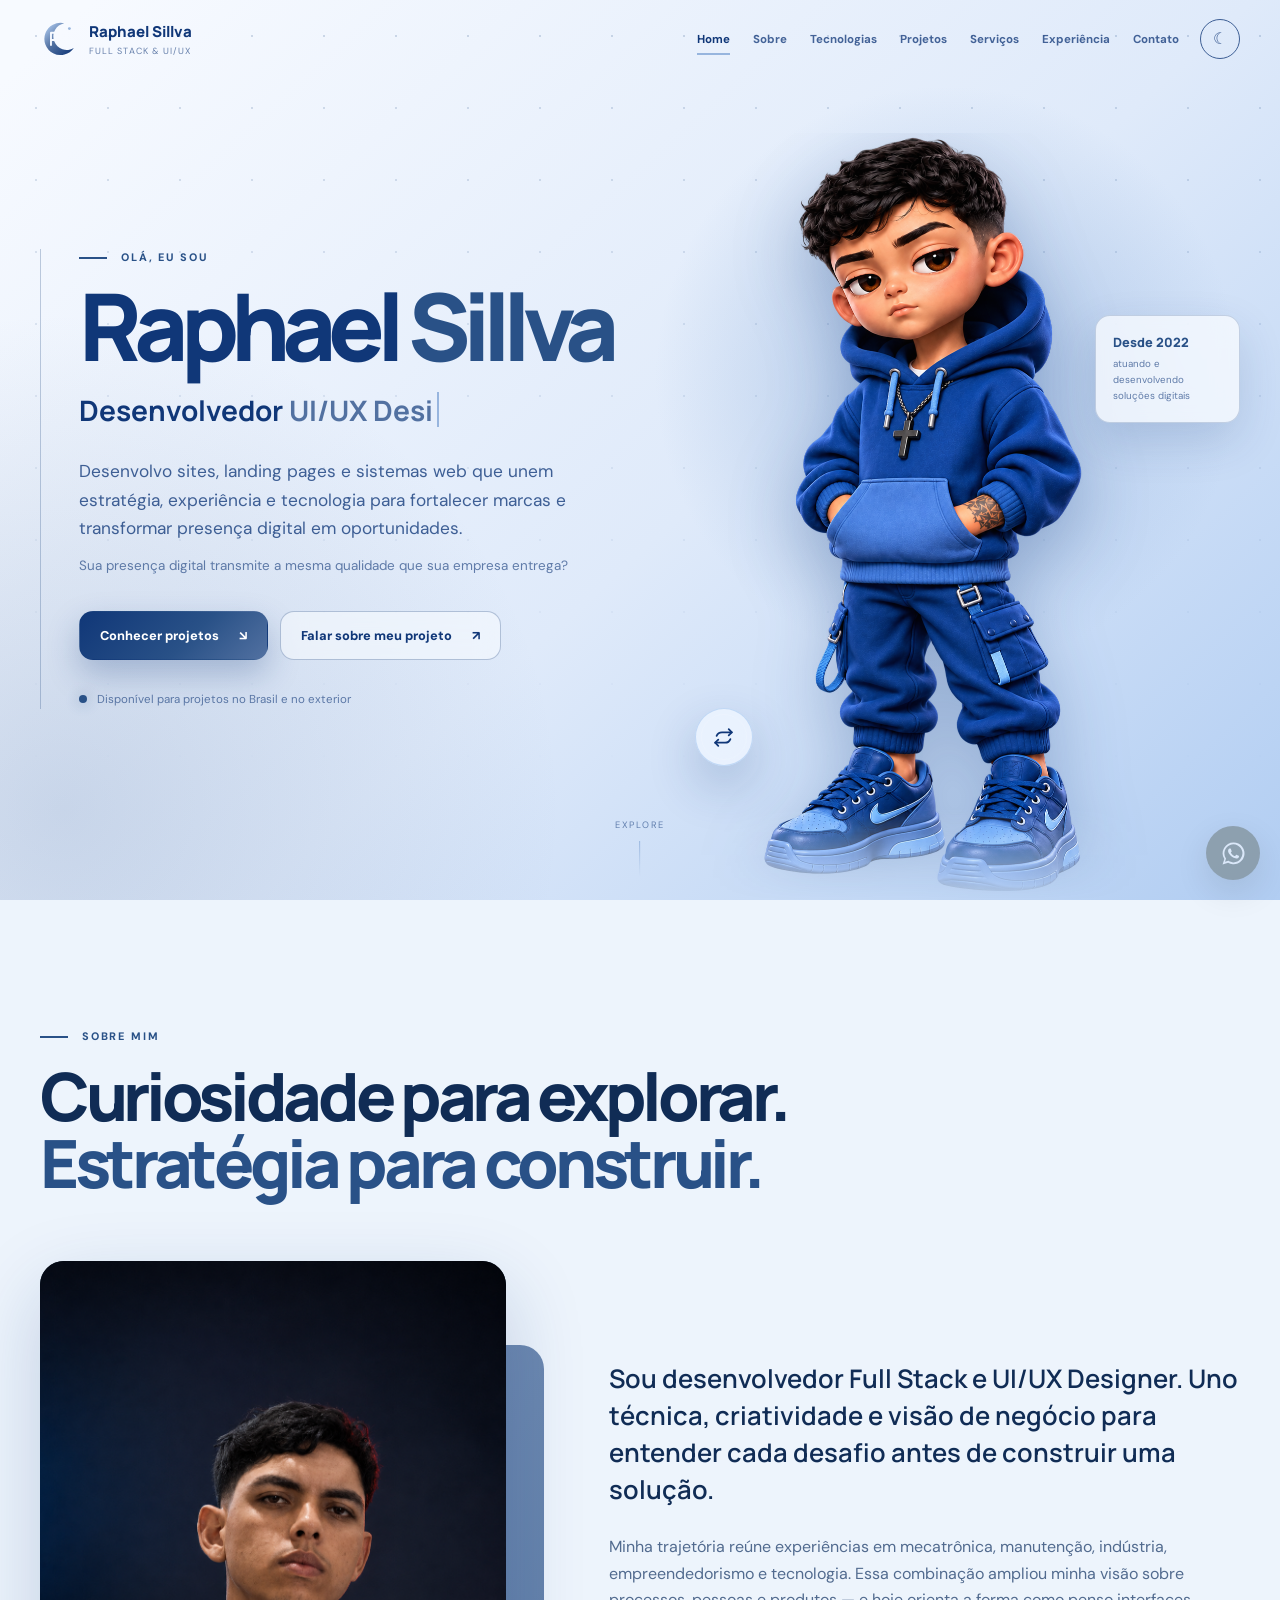
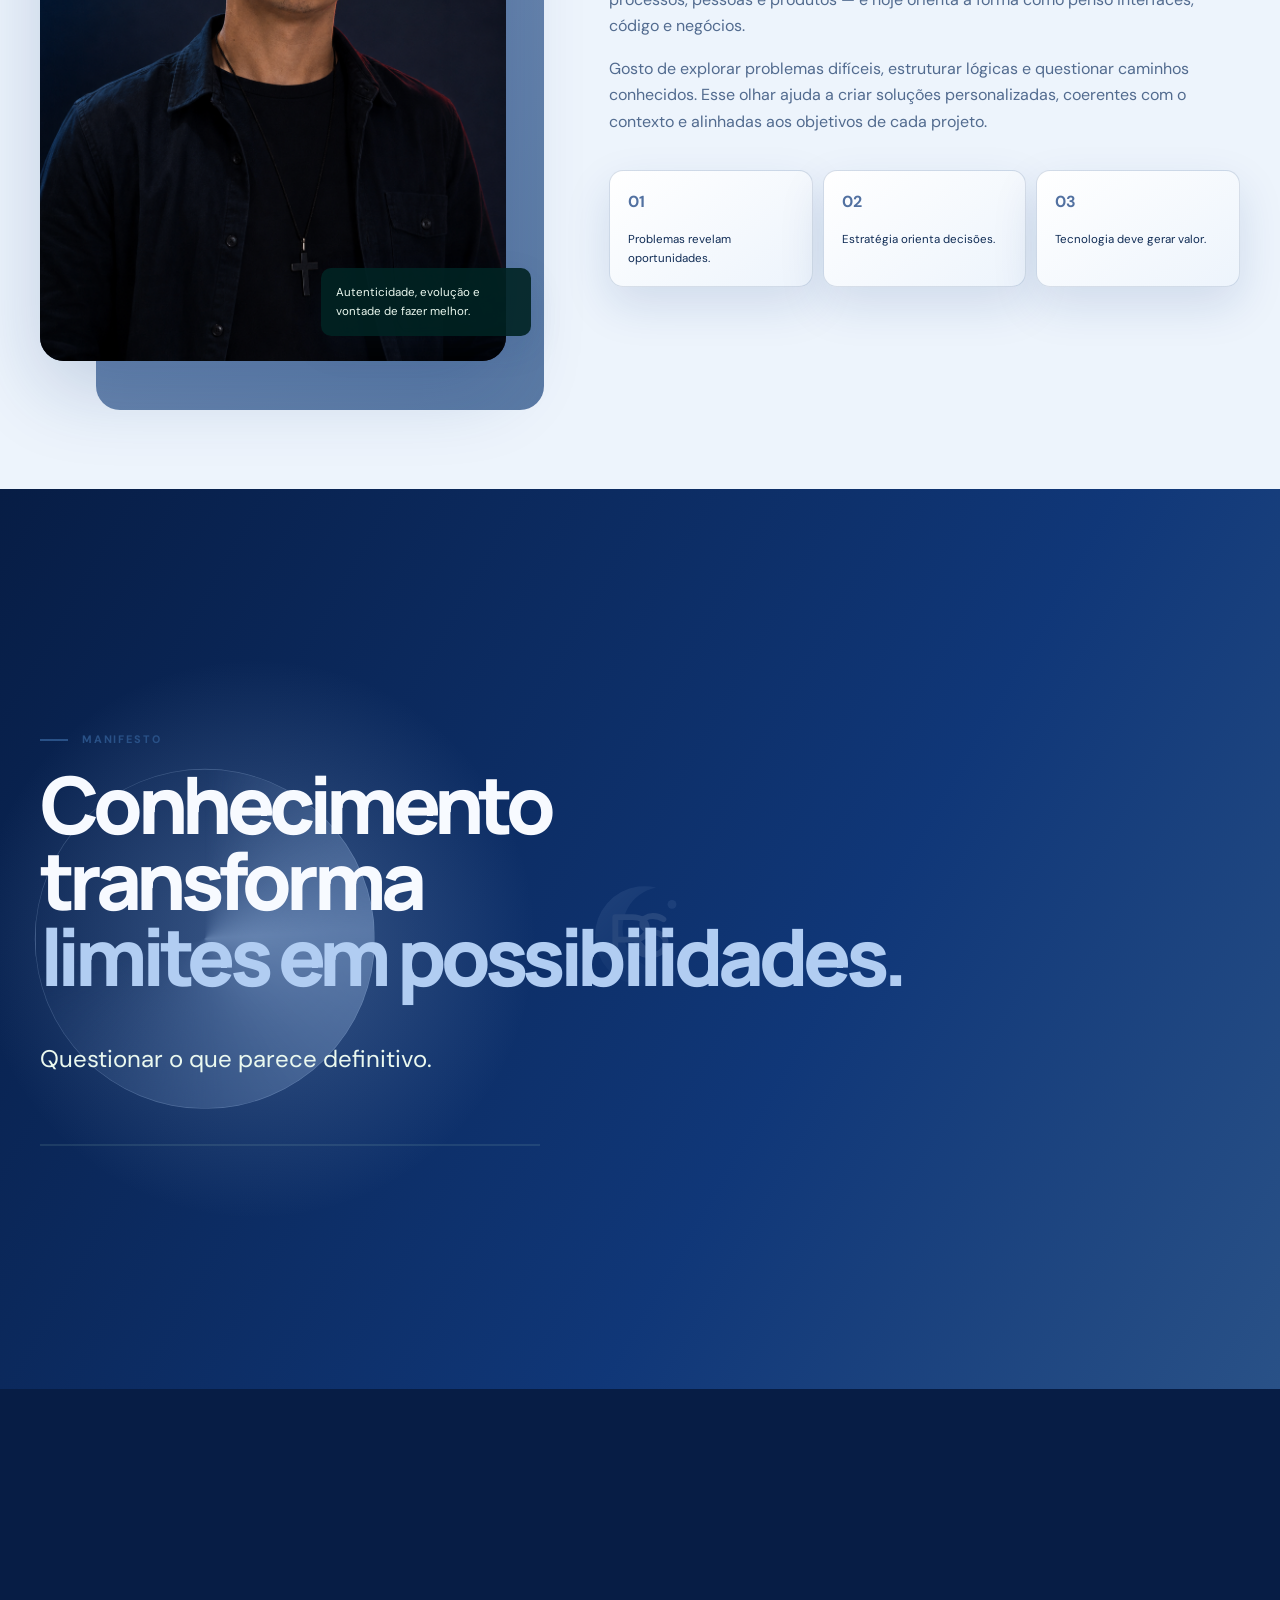
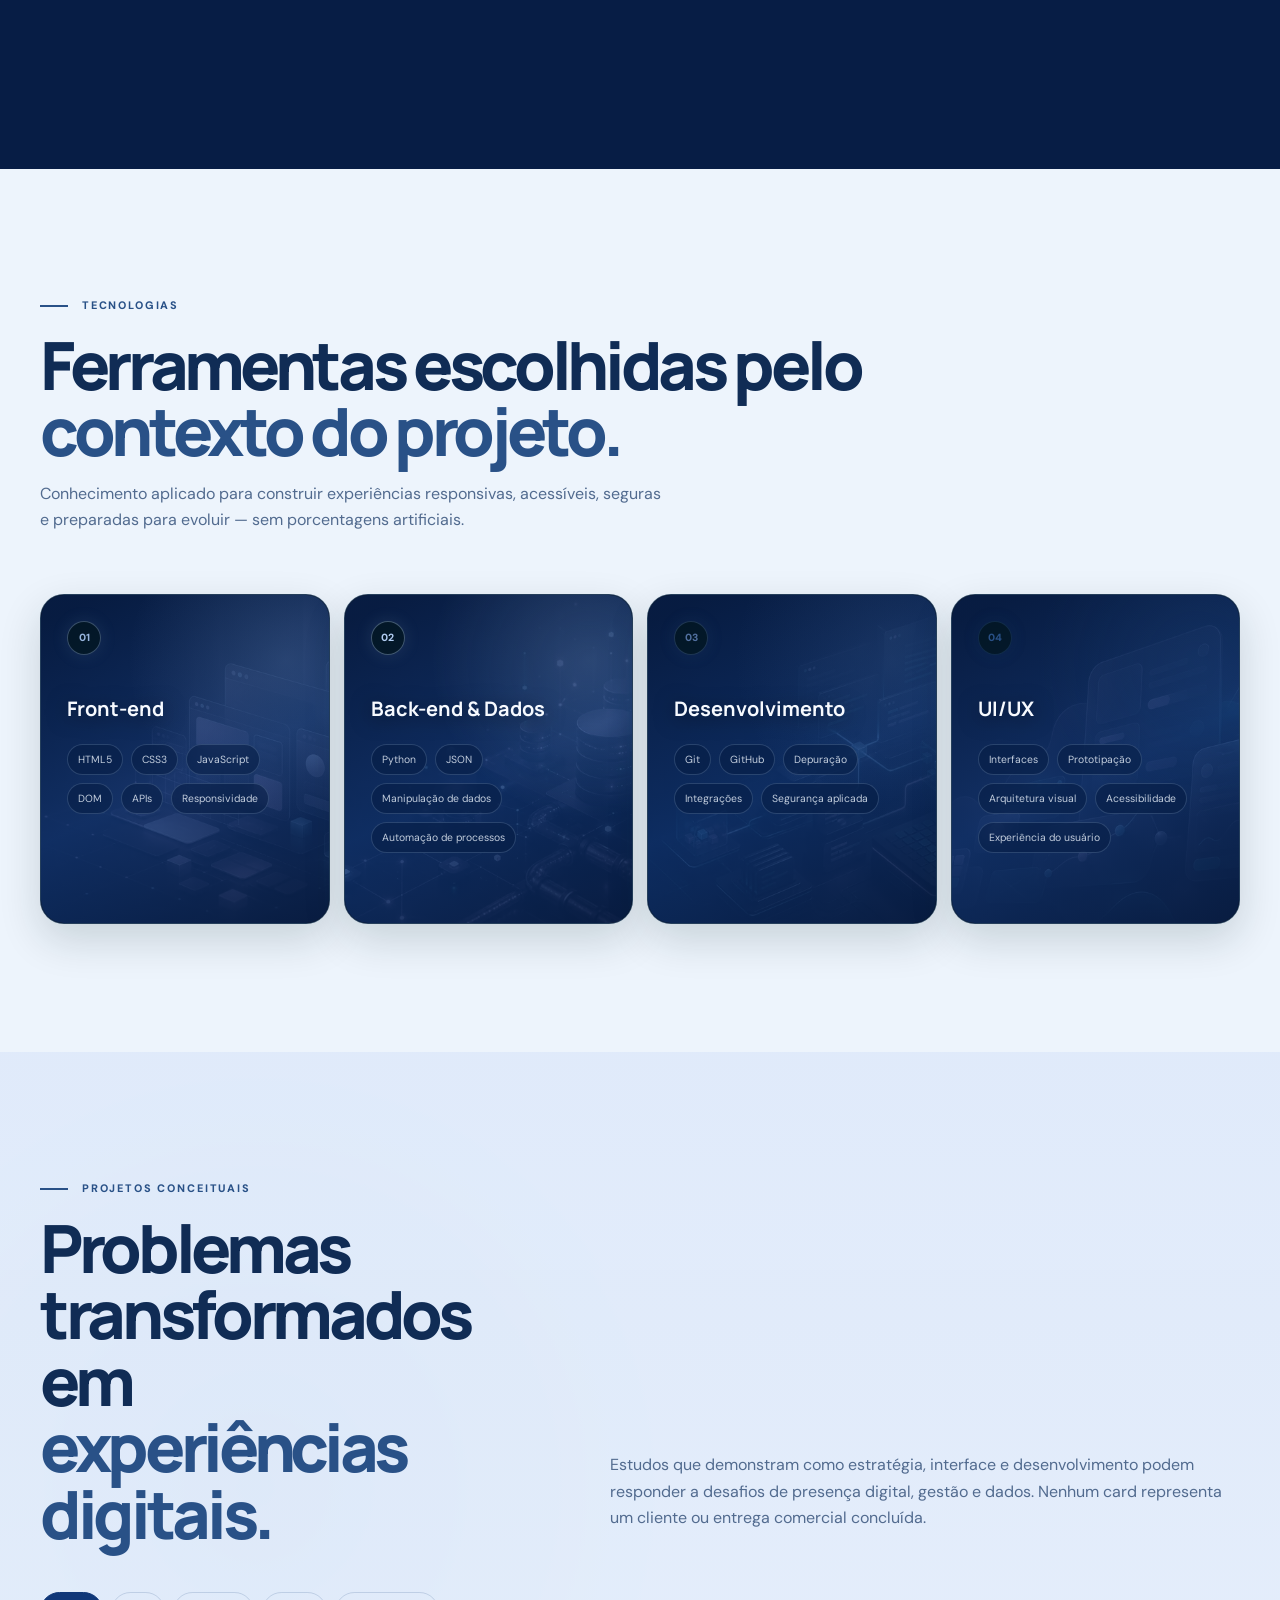
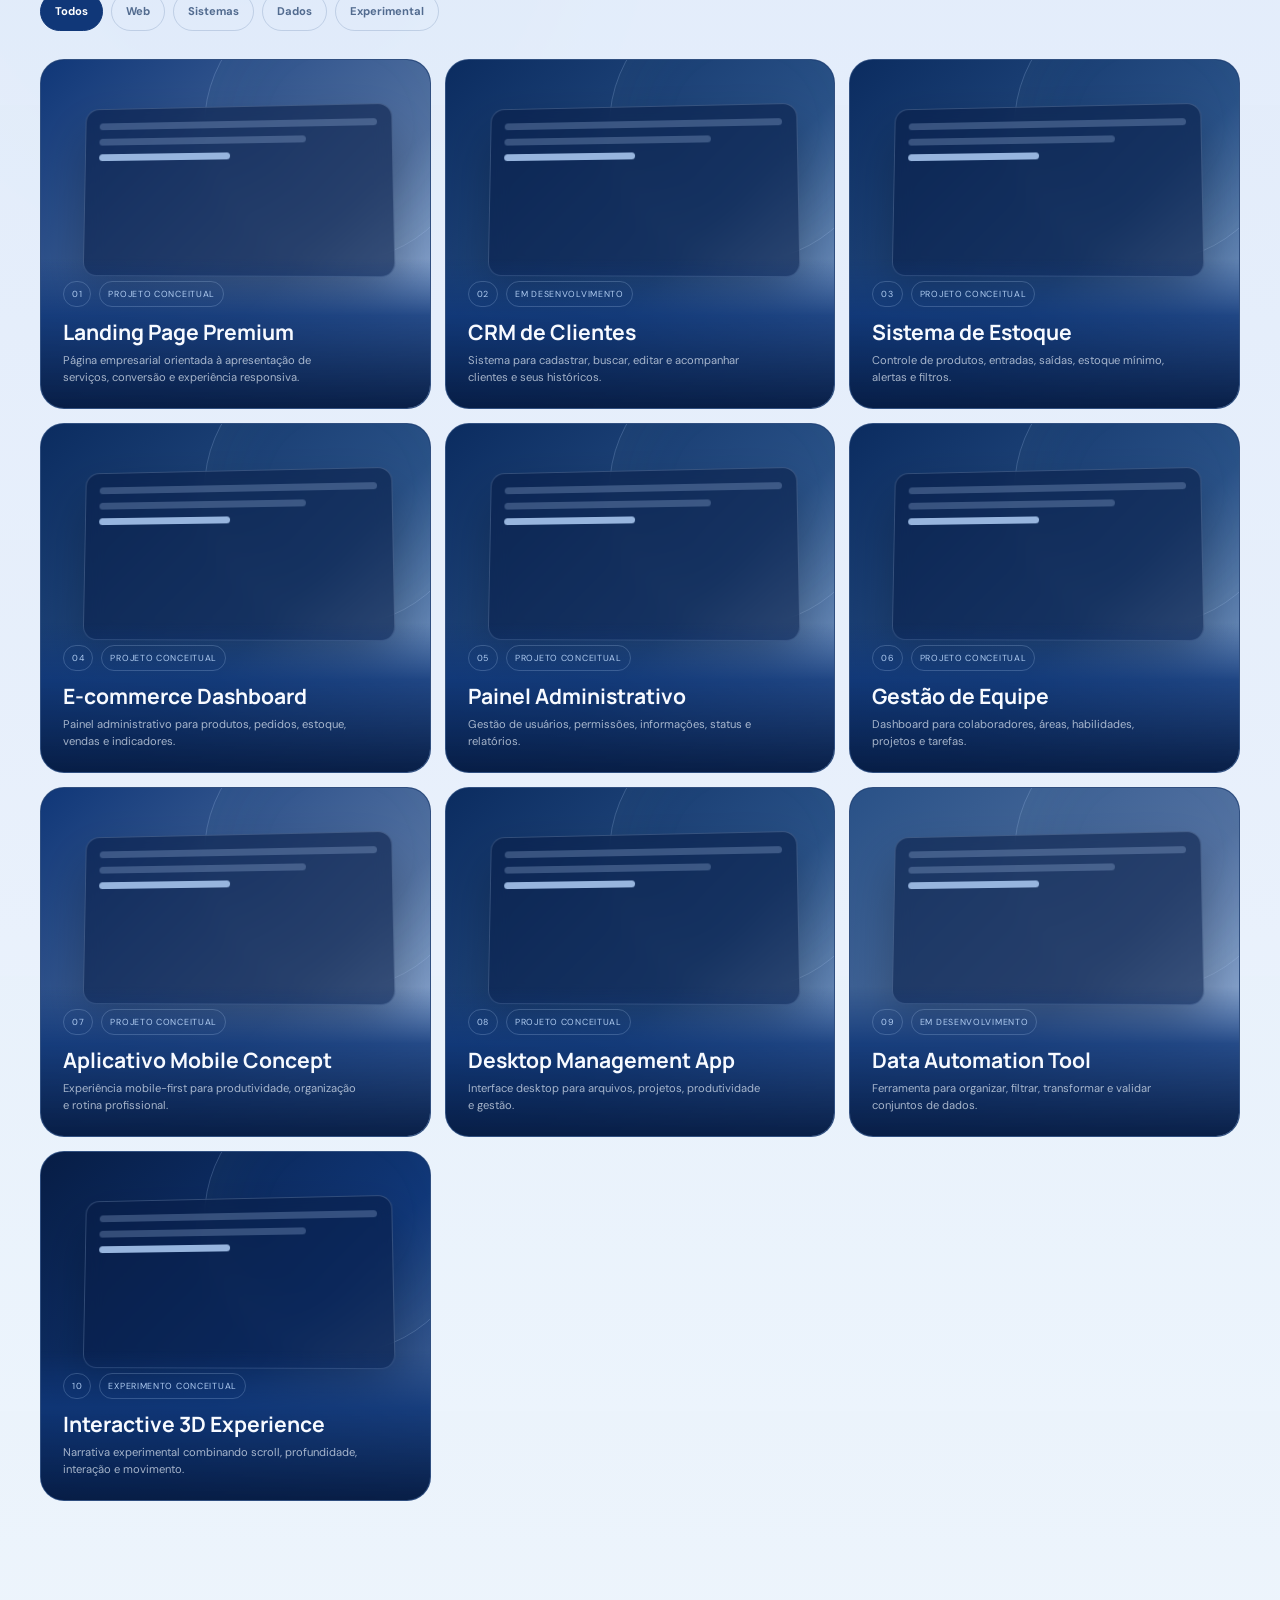
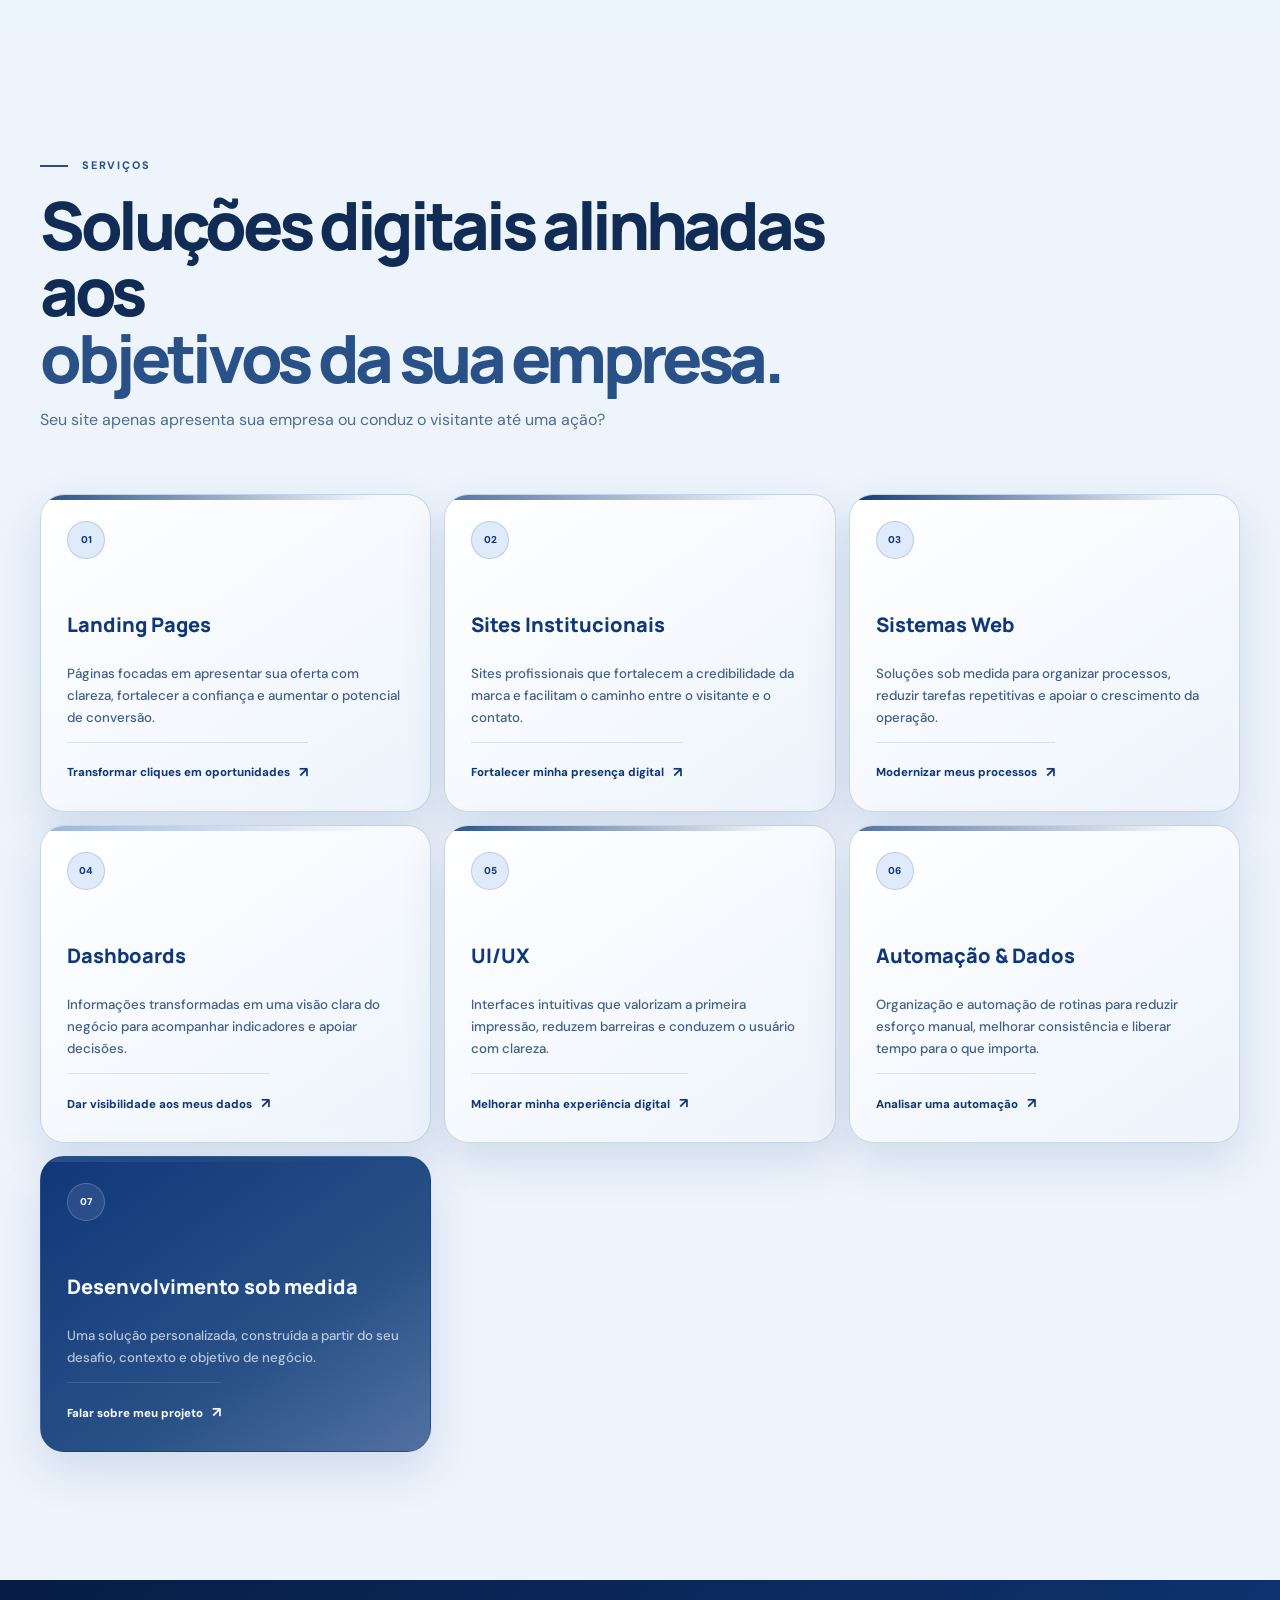
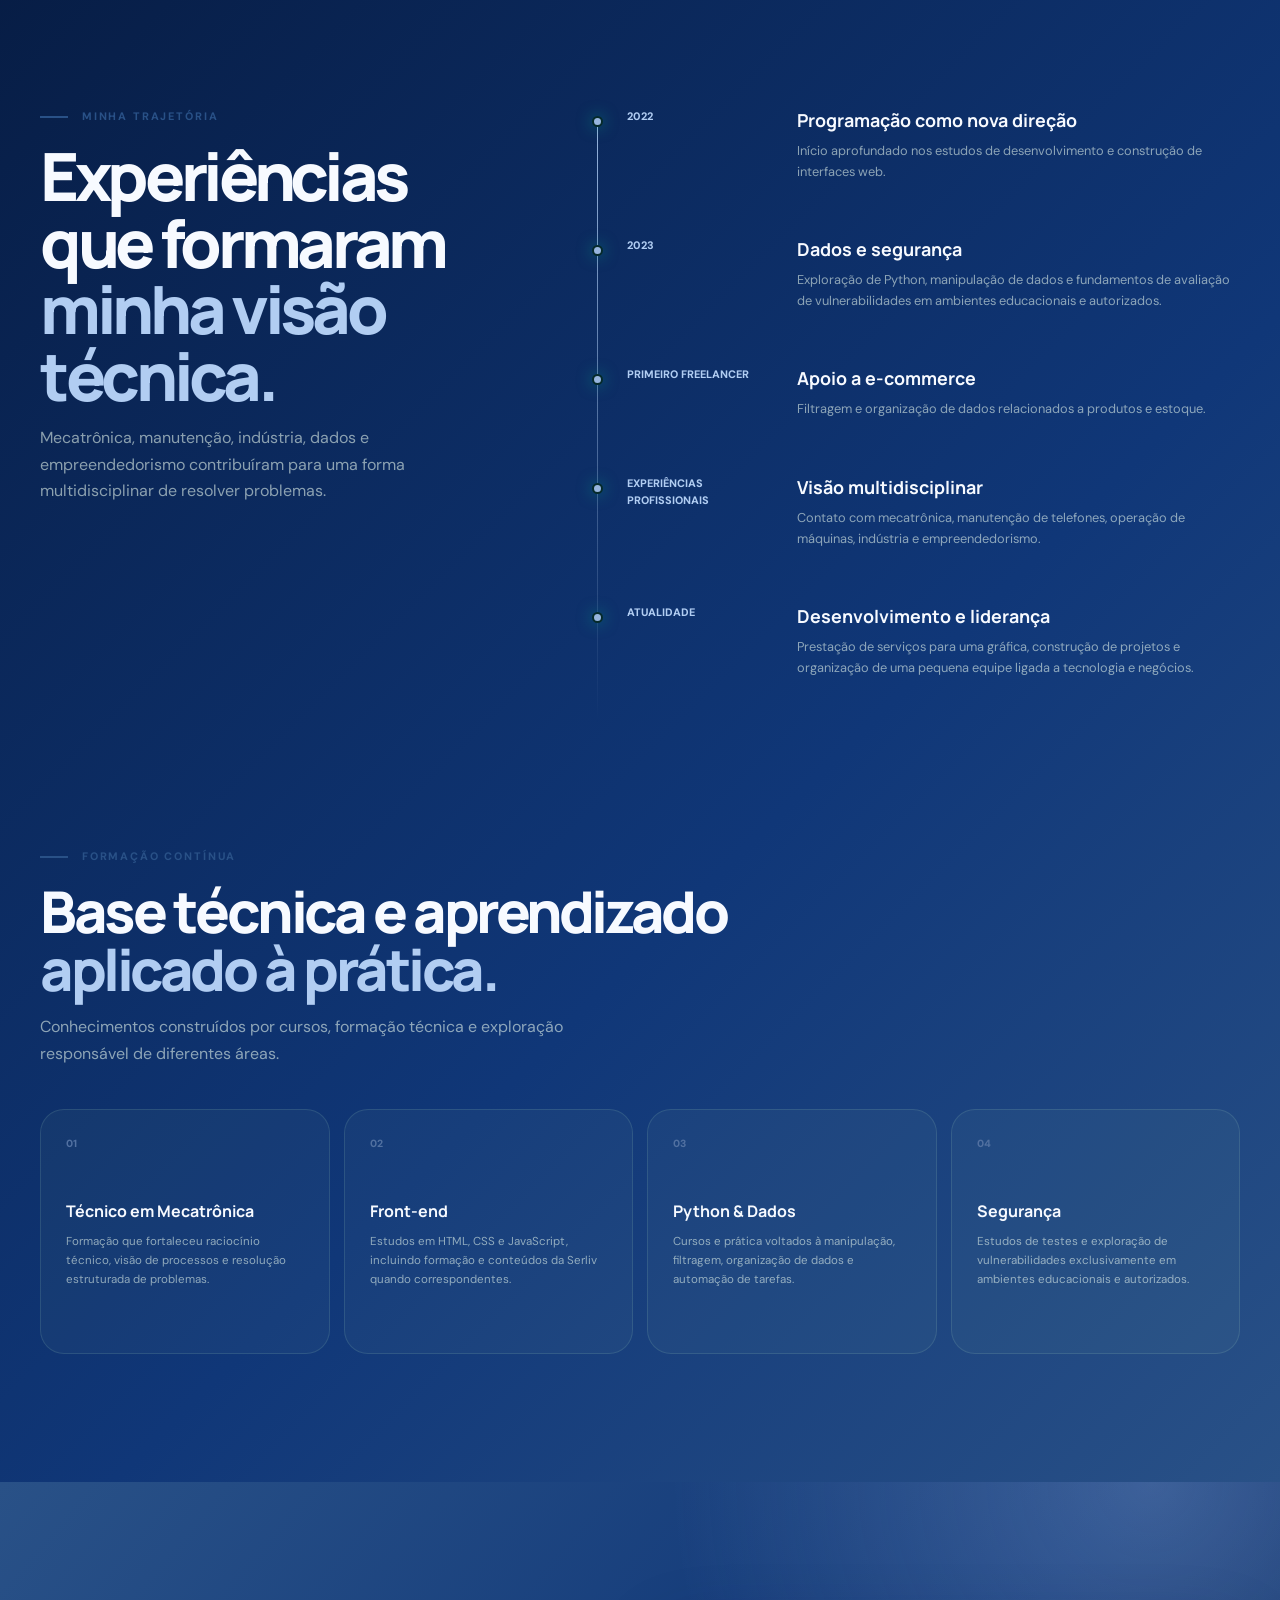
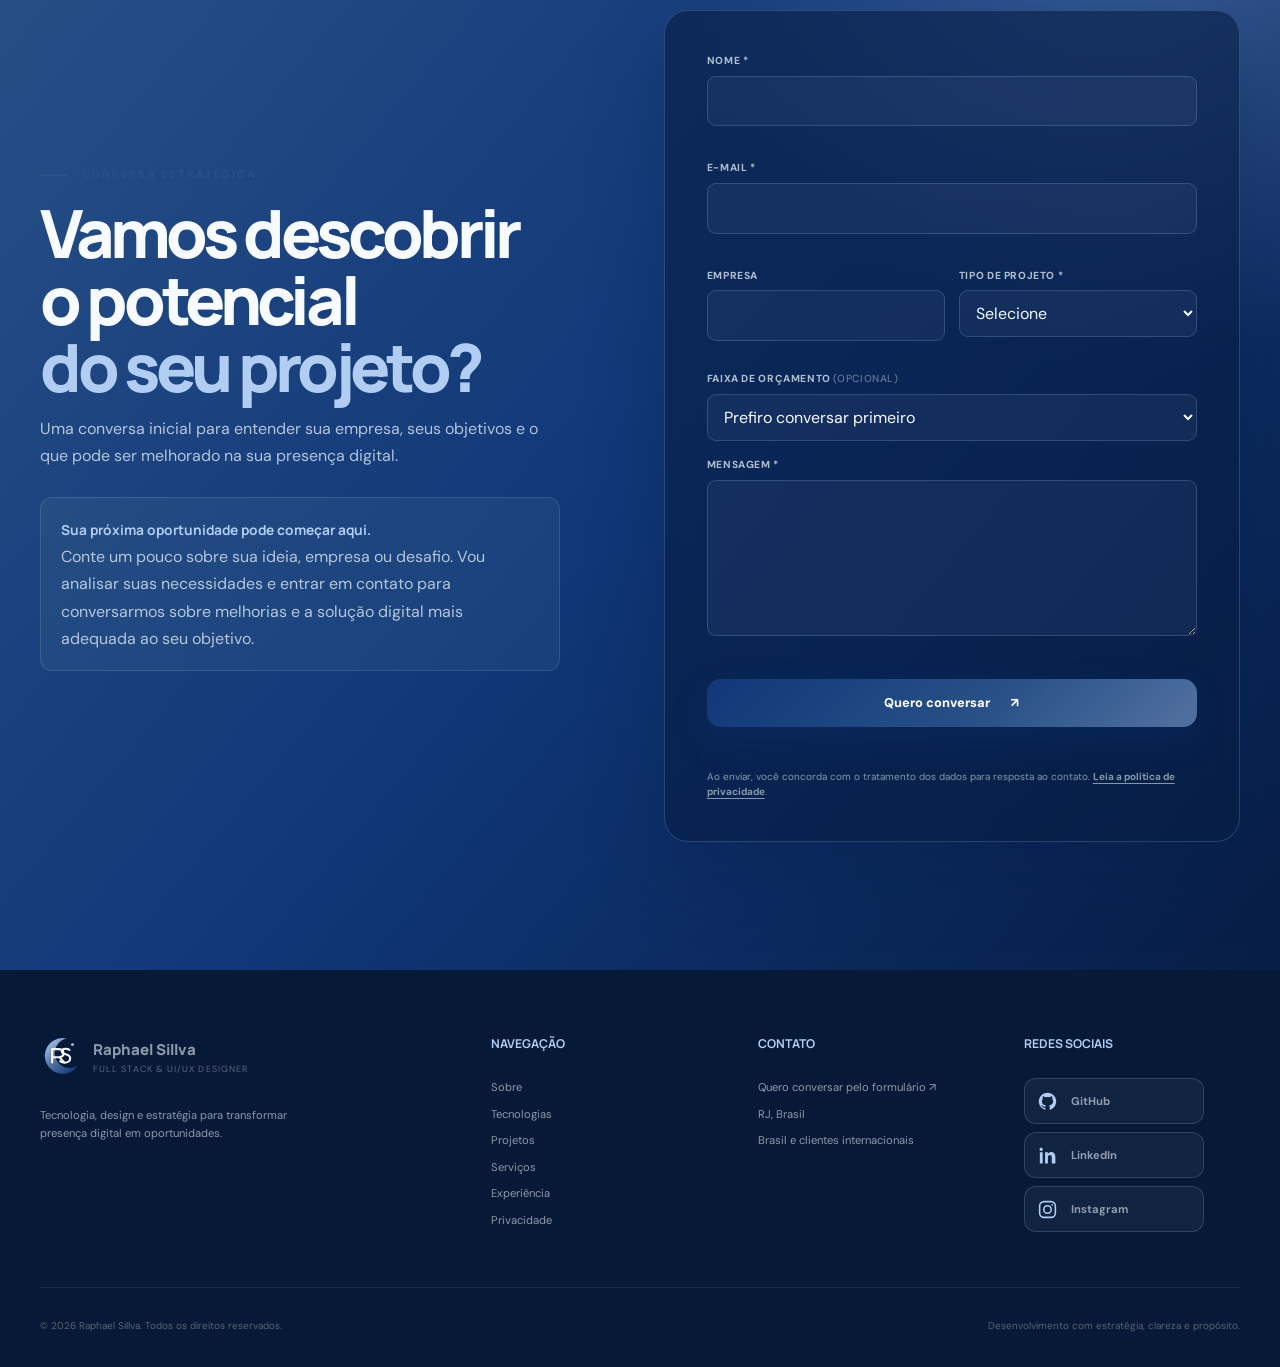
==== commit 2d75776d: "alteração de avatar" ====
--- a/index.html
+++ b/index.html
@@ -61,10 +61,9 @@
     <link
       rel="preload"
       as="image"
-      href="assets/avatar/raphael-avatar-800.webp"
-      imagesrcset="assets/avatar/raphael-avatar-240.webp 240w, assets/avatar/raphael-avatar-480.webp 480w, assets/avatar/raphael-avatar-800.webp 800w"
+      href="assets/avatar/raphael-avatar.png"
       imagesizes="(max-width: 850px) 90vw, 48vw"
-      type="image/webp"
+      type="image/png"
     />
     <link rel="preconnect" href="https://fonts.googleapis.com" />
     <link rel="preconnect" href="https://fonts.gstatic.com" crossorigin />
@@ -206,12 +205,8 @@
             <picture
               ><source
                 data-profile-source="main"
-                type="image/webp"
-                srcset="
-                  assets/avatar/raphael-avatar-240.webp 240w,
-                  assets/avatar/raphael-avatar-480.webp 480w,
-                  assets/avatar/raphael-avatar-800.webp 800w
-                "
+                type="image/png"
+                srcset="assets/avatar/raphael-avatar.png"
                 sizes="(max-width: 850px) 90vw, 48vw" />
               <img
                 data-profile-image="main"
@@ -263,17 +258,13 @@
           <figure class="about__photo reveal reveal--left">
             <picture
               ><source
-                type="image/webp"
-                srcset="
-                  assets/images/raphael-professional-480.webp 480w,
-                  assets/images/raphael-professional-720.webp 720w,
-                  assets/images/raphael-professional-941.webp 941w
-                "
+                type="image/png"
+                srcset="assets/images/raphael-professional.png"
                 sizes="(max-width: 850px) 90vw, 42vw" />
               <img
                 src="assets/images/raphael-professional.png"
-                width="941"
-                height="1672"
+                width="1086"
+                height="1448"
                 alt="Retrato profissional de Raphael Sillva em estúdio"
                 loading="lazy"
                 decoding="async"
--- a/css/portfolio.css
+++ b/css/portfolio.css
@@ -541,7 +541,7 @@
   inset: -5% -10% -17%;
   width: 120%;
   height: 122%;
-  object-fit: cover;
+  object-fit: contain;
   object-position: center 18%;
   filter: drop-shadow(0 25px 35px rgba(0, 0, 0, 0.45));
   -webkit-mask-image: linear-gradient(
